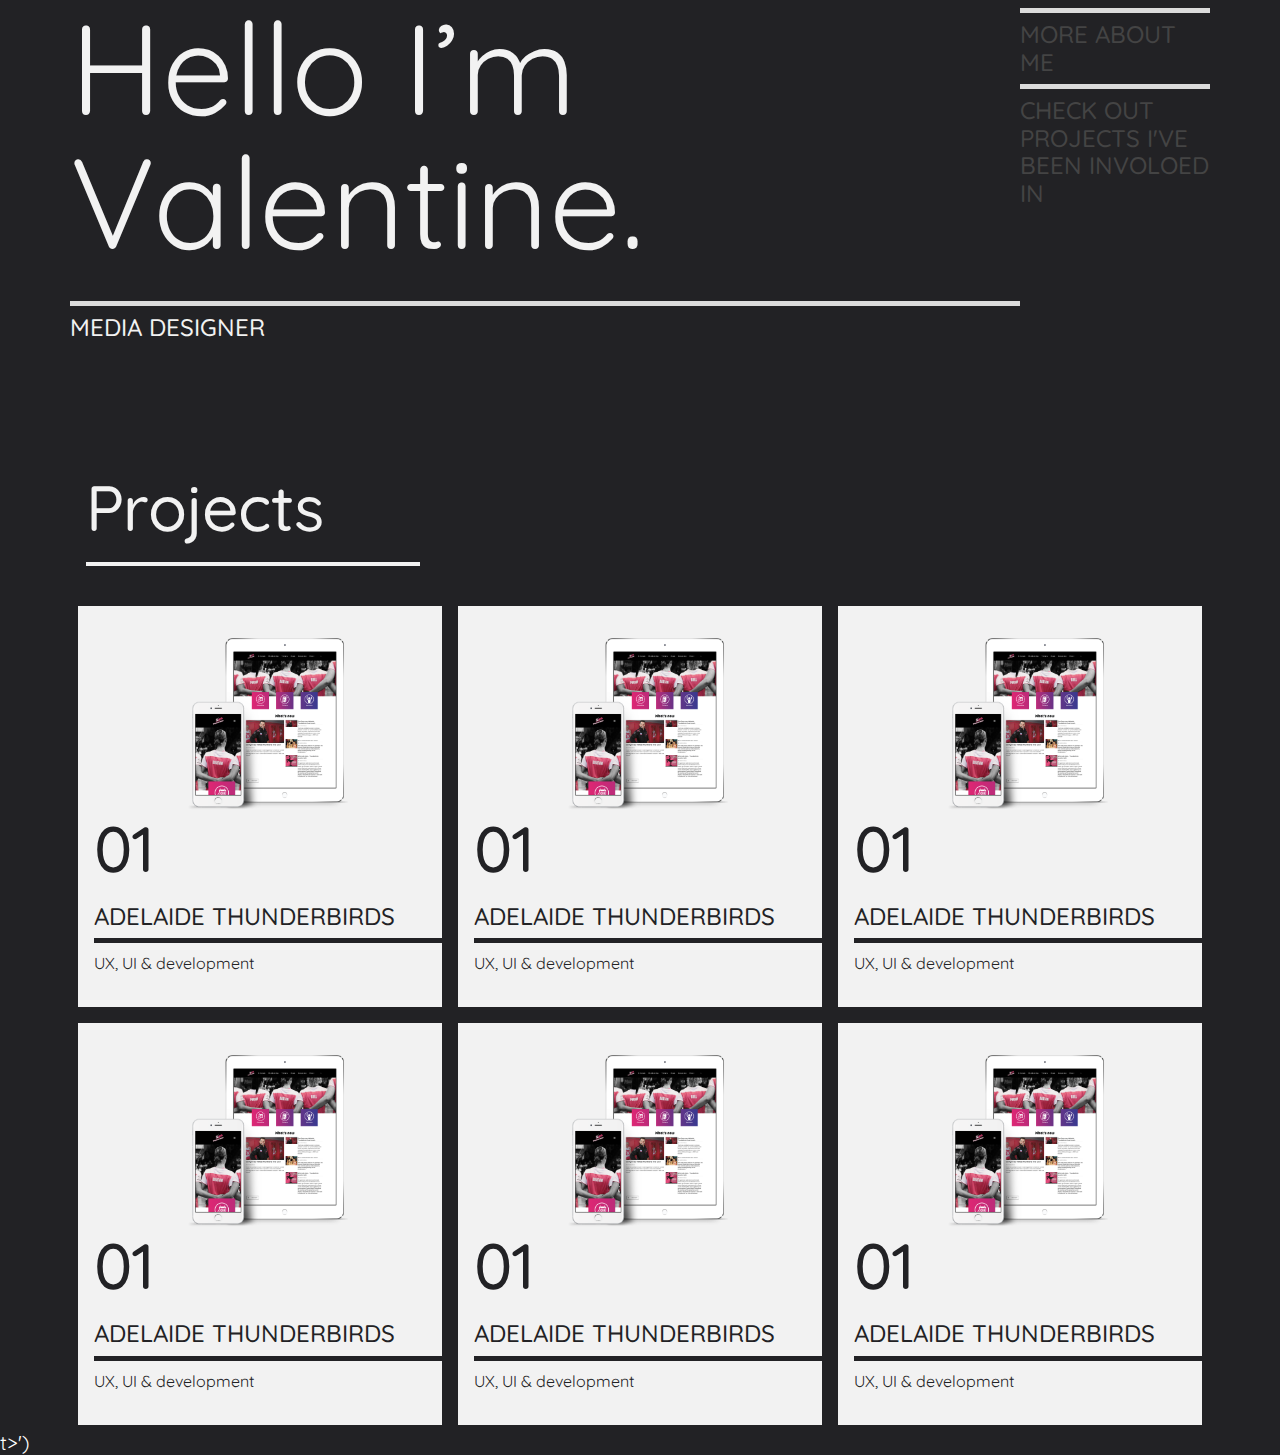
==== index.html @ 5f82e825 "initial commit" ====
<!DOCTYPE html>
<html lang="en">

  <head>
    <meta charset="utf-8">
    <meta http-equiv="x-ua-compatible" content="ie=edge">
    <title>ivo.</title>
    <meta name="description" content="IVO's creative Media portfolio">
    <meta name="viewport" content="width=device-width, initial-scale=1">

    <link href="assets/css/tent.css" rel="stylesheet">
    <link href="assets/css/animation.css" rel="stylesheet">
    <link href="assets/css/main.css" rel="stylesheet">

  </head>

  <body>
    <!-- <header class="flex double-space">
      <img src="assets/img/logo" alt="ivo">
      <nav>
        <ul class="flex">
          <li><a href="about-me.html">About me</a></li>
          <li><a href="#">My work</a></li>
          <li><a href="#">Contact</a></li>
        </ul>
      </nav>
    </header> -->
    <main class="content">
      <div class="container inverse">
        <div class="grid">
          <div class="grid__column--12">
            <div class="intro grid__column--12">
              <div class="hello">
                <h1>Hello I’m Valentine.</h1>
                <hr>
                <h4>Media Designer</h4>
              </div>
              <div class="nav grid__column--2">
                <a href="about-me.html">
                  <hr class="grid__column--12">
                  <h4> more about me</h4></a>
                <a href="#projects-start">
                  <hr class="grid__column--12">
                  <h4>check out projects i've been involoed in</h4></a>
              </div>
            </div>
            <div class="my-projects grid__column--4">

            </div>
          </div>
          <div class="page-title" id="projects-start">
            <h2>Projects</h2>
          </div>
          <div class="grid__column--12 projects double-space">
            <!-- My work card start -->
            <a href="#" class="grid__column--4">
              <div class="project-card">
                <div class="cover-art">
                  <img src="assets/img/projects-img/adelaide-thunderbirds/hero.png"> </div>
                <h2 class="single-space">
                01
              </h2>
                <h4>ADELAIDE THUNDERBIRDS</h4>
                <hr>
                <p>UX, UI & development</p>
              </div>
            </a>
            <!-- *********************************** -->
            <!-- My work card start -->
            <a href="#" class="grid__column--4">
              <div class="project-card">
                <div class="cover-art">
                  <img src="assets/img/projects-img/adelaide-thunderbirds/hero.png"> </div>
                <h2 class="single-space">
                01
              </h2>
                <h4>ADELAIDE THUNDERBIRDS</h4>
                <hr>
                <p>UX, UI & development</p>
              </div>
            </a>
            <!-- *********************************** -->
            <!-- My work card start -->
            <a href="#" class="grid__column--4">
              <div class="project-card">
                <div class="cover-art">
                  <img src="assets/img/projects-img/adelaide-thunderbirds/hero.png"> </div>
                <h2 class="single-space">
                01
              </h2>
                <h4>ADELAIDE THUNDERBIRDS</h4>
                <hr>
                <p>UX, UI & development</p>
              </div>
            </a>
            <!-- *********************************** -->
            <!-- My work card start -->
            <a href="#" class="grid__column--4">
              <div class="project-card">
                <div class="cover-art">
                  <img src="assets/img/projects-img/adelaide-thunderbirds/hero.png"> </div>
                <h2 class="single-space">
                01
              </h2>
                <h4>ADELAIDE THUNDERBIRDS</h4>
                <hr>
                <p>UX, UI & development</p>
              </div>
            </a>
            <!-- *********************************** -->
            <!-- My work card start -->
            <a href="#" class="grid__column--4">
              <div class="project-card">
                <div class="cover-art">
                  <img src="assets/img/projects-img/adelaide-thunderbirds/hero.png"> </div>
                <h2 class="single-space">
                01
              </h2>
                <h4>ADELAIDE THUNDERBIRDS</h4>
                <hr>
                <p>UX, UI & development</p>
              </div>
            </a>
            <!-- *********************************** -->
            <!-- My work card start -->
            <a href="#" class="grid__column--4">
              <div class="project-card">
                <div class="cover-art">
                  <img src="assets/img/projects-img/adelaide-thunderbirds/hero.png"> </div>
                <h2 class="single-space">
                01
              </h2>
                <h4>ADELAIDE THUNDERBIRDS</h4>
                <hr>
                <p>UX, UI & development</p>
              </div>
            </a>
            <!-- *********************************** -->
          </div>
        </div>
      </div>
    </main>
    <script>
      document.write('<script src="http://' + (location.host || 'localhost').split(':')[0] + ':35729/livereload.js?snipver=1"></' + 'script>')
    </script>
  </body>

</html>
t>')
</script>
</body>

</html>
---- assets/css/tent.css ----
/*!
 * Tent CSS
 * http://css.sitetent.com
 *
 * Copyright (c) 2017, Aaron Mazade
 * Licensed under the MIT license
 */
@import 'https://fonts.googleapis.com/css?family=Lato:900,400|Quicksand:500|Karla:400';
html {
  box-sizing: border-box;
  line-height: 1;
  font-size: 100%;
  -ms-text-size-adjust: 100%;
  -webkit-text-size-adjust: 100%;
  -webkit-font-smoothing: antialiased;
  -moz-osx-font-smoothing: grayscale;
}

*,
*:before,
*:after {
  box-sizing: inherit;
}

body {
  margin: 0;
  font-family: sans-serif;
}

iframe {
  border: 0;
}

main {
  display: block;
}

sup {
  position: relative;
  top: -.5em;
  vertical-align: baseline;
  font-size: 75%;
  line-height: 0;
}

strong {
  font-weight: bold;
}

figure {
  margin: 0;
}

::-moz-focus-inner {
  border: 0;
  padding: 0;
}

body {
  background-color: #FFFFFF;
  color: #444444;
  font-weight: 400;
  font-size: 1em;
  font-family: "Quicksand", -apple-system, BlinkMacSystemFont, "Segoe UI", Ubuntu, "Open Sans", "Helvetica Neue", sans-serif;
}

hr {
  display: block;
  margin: 0.5rem 0;
  height: 5px;
  border: none;
  background-color: #dbdbdb;
}

img {
  max-width: 100%;
  height: auto;
  border: 0;
  vertical-align: middle;
}

a {
  color: #0074D9;
  text-decoration: none;
}

a:hover, a:focus, a:active {
  color: #004b8d;
}

button {
  border: 0;
  margin: 0;
  padding: 0;
  text-align: inherit;
  text-transform: inherit;
  font: inherit;
  letter-spacing: inherit;
  background: none;
  cursor: pointer;
  overflow: visible;
}

blockquote {
  margin: 0 0 1rem;
  padding: 0 0 0 0.5rem;
  border-left: 4px solid #6E6E6E;
}

cite {
  font-style: italic;
}

code {
  font-family: "Lucida Console", Courier, monospace;
  font-size: inherit;
  color: #0074D9;
  background-color: #F2F2F2;
  padding: 0.125rem 0.25rem;
}

p {
  font-size: 16px;
  margin: 0 0 1.5rem;
  line-height: 1.5;

}

p:last-child {
  margin-bottom: 0;
}

h1,
h2,
h3,
h4,
h5,
h6 {
  display: block;
  margin: 0 0 2rem;
  color: #444444;
  font-weight: inherit;
  font-size: inherit;
  line-height: 1.25;
}

h1:last-child,
h2:last-child,
h3:last-child,
h4:last-child,
h5:last-child,
h6:last-child {
  margin-bottom: 0;
}

h1 {
  font-size: 128px;
}

h2 {
    font-size: 64px;
    font-weight: 500;
    line-height: 1.20;
    opacity: 1.00;
    letter-spacing: -0.72px;
    text-transform: none;
}

h3 {
  font-size: 32px;
  font-weight: 500;
  line-height: 1.15;
  opacity: 1.00;
  margin-bottom: 0px;
  letter-spacing: 0.00px;
  word-spacing: 0.00px;
  text-transform: uppercase;
}

h4 {
  font-size: 24px;
  font-weight: 500;
  line-height: 1.15;
  opacity: 1.00;
  margin-bottom: 0px;
  letter-spacing: 0.00px;
  word-spacing: 0.00px;
  text-transform: uppercase;
}

h5 {
  font-size: 1.125rem;
}

h6 {
  font-size: 1rem;
}

textarea {
  overflow: auto;
}

input[type="email"],
input[type="number"],
input[type="search"],
input[type="text"],
input[type="tel"],
input[type="url"],
input[type="password"],
textarea,
select {
  display: block;
  margin: 0 0 1.5rem;
  padding: 0.5rem 1rem;
  width: auto;
  border: 1px solid #E0E0E0;
  border-radius: 0;
  background-color: #FFFFFF;
  color: #A4A4A4;
  font-size: 1rem;
  font-family: inherit;
  -webkit-appearance: none;
     -moz-appearance: none;
          appearance: none;
}

input[type="email"]:focus,
input[type="number"]:focus,
input[type="search"]:focus,
input[type="text"]:focus,
input[type="tel"]:focus,
input[type="url"]:focus,
input[type="password"]:focus,
textarea:focus,
select:focus {
  border-color: #0074D9;
}

ul,
ol {
  margin: 0 0 1.5rem;
  padding: 0;
}

ul {
  list-style: circle inside;
}

ol {
  list-style: decimal inside;
}

li {
  display: list-item;
  margin-bottom: 0.5rem;
}

dl {
  margin-top: 0;
  margin-bottom: 0;
}

dd {
  margin-left: 0;
}

table {
  border-spacing: 0;
}

table td {
  padding: 0.5rem;
}

.container {
  display: flex;
  justify-content: start;
  flex-wrap: wrap;
  position: relative;
  margin: 0 auto;
  padding: 0;
  width: 100%;
}

@media (min-width: 36em) {
  .container {
    max-width: 33.75rem;
  }
}

@media (min-width: 48em) {
  .container {
    max-width: 45rem;
  }
}

@media (min-width: 62em) {
  .container {
    max-width: 71.25rem;
  }
}

.container--fluid {
  max-width: 100%;
}

.flex, .grid, .control--inline {
  display: -webkit-flex;
  display: -ms-flexbox;
  display: flex;
  -webkit-flex-direction: row;
      -ms-flex-direction: row;
          flex-direction: row;
}

.flex--stack, .grid--stack {
  -webkit-flex-direction: column;
      -ms-flex-direction: column;
          flex-direction: column;
}

.flex--top, .grid--top {
  -webkit-align-items: flex-start;
      -ms-flex-align: start;
          align-items: flex-start;
}

.flex--bottom, .grid--bottom {
  -webkit-align-items: flex-end;
      -ms-flex-align: end;
          align-items: flex-end;
}

.flex--center, .grid--center {
  -webkit-align-items: center;
      -ms-flex-align: center;
          align-items: center;
}

.flex--stretch, .grid--stretch {
  -webkit-align-items: stretch;
      -ms-flex-align: stretch;
          align-items: stretch;
}

.flex--baseline, .grid--baseline {
  -webkit-align-items: baseline;
      -ms-flex-align: baseline;
          align-items: baseline;
}

.flex--justify-center, .grid--justify-center {
  -webkit-justify-content: center;
      -ms-flex-pack: center;
          justify-content: center;
}

.flex--justify-start, .grid--justify-start {
  -webkit-justify-content: flex-start;
      -ms-flex-pack: start;
          justify-content: flex-start;
}

.flex--justify-end, .grid--justify-end {
  -webkit-justify-content: flex-end;
      -ms-flex-pack: end;
          justify-content: flex-end;
}

.flex__item, .grid__column {
  display: block;
  -webkit-flex: 1;
      -ms-flex: 1;
          flex: 1;
}

.flex__item--top, .grid__column--top {
  -webkit-align-self: flex-start;
      -ms-flex-item-align: start;
          align-self: flex-start;
}

.flex__item--bottom, .grid__column--bottom {
  -webkit-align-self: flex-end;
      -ms-flex-item-align: end;
          align-self: flex-end;
}

.flex__item--center, .grid__column--center {
  -webkit-align-self: center;
      -ms-flex-item-align: center;
              -ms-grid-row-align: center;
          align-self: center;
}

.flex-first {
  -webkit-order: -1;
      -ms-flex-order: -1;
          order: -1;
}

.flex-last {
  -webkit-order: 1;
      -ms-flex-order: 1;
          order: 1;
}

@media (min-width: 36em) {
  .flex-first--sm {
    -webkit-order: -1;
        -ms-flex-order: -1;
            order: -1;
  }
  .flex-last--sm {
    -webkit-order: 1;
        -ms-flex-order: 1;
            order: 1;
  }
}

@media (min-width: 48em) {
  .flex-first--md {
    -webkit-order: -1;
        -ms-flex-order: -1;
            order: -1;
  }
  .flex-last--md {
    -webkit-order: 1;
        -ms-flex-order: 1;
            order: 1;
  }
}

@media (min-width: 62em) {
  .flex-first--lg {
    -webkit-order: -1;
        -ms-flex-order: -1;
            order: -1;
  }
  .flex-last--lg {
    -webkit-order: 1;
        -ms-flex-order: 1;
            order: 1;
  }
}

@media (min-width: 75em) {
  .flex-first--xl {
    -webkit-order: -1;
        -ms-flex-order: -1;
            order: -1;
  }
  .flex-last--xl {
    -webkit-order: 1;
        -ms-flex-order: 1;
            order: 1;
  }
}

.grid {
  padding: 0;
  width: 100%;
  -webkit-flex-wrap: wrap;
      -ms-flex-wrap: wrap;
          flex-wrap: wrap;
  -webkit-flex-direction: row;
      -ms-flex-direction: row;
          flex-direction: row;
}

.grid--gutterless > .grid__column {
  padding: 0;
}

.grid__column {
  margin-left: 0;
  max-width: 100%;
  width: 100%;
  padding-left: 1rem;
  padding-right: 1rem;
}

.grid__column--1 {
  -webkit-flex: 0 0 8.33333%;
      -ms-flex: 0 0 8.33333%;
          flex: 0 0 8.33333%;
  max-width: 8.33333%;
}

.grid__column--2 {
  -webkit-flex: 0 0 16.66667%;
      -ms-flex: 0 0 16.66667%;
          flex: 0 0 16.66667%;
  max-width: 16.66667%;
}

.grid__column--3 {
  -webkit-flex: 0 0 25%;
      -ms-flex: 0 0 25%;
          flex: 0 0 25%;
  max-width: 25%;
}

.grid__column--4 {
  -webkit-flex: 0 0 33.33333%;
      -ms-flex: 0 0 33.33333%;
          flex: 0 0 33.33333%;
  max-width: 33.33333%;
}

.grid__column--5 {
  -webkit-flex: 0 0 41.66667%;
      -ms-flex: 0 0 41.66667%;
          flex: 0 0 41.66667%;
  max-width: 41.66667%;
}

.grid__column--6 {
  /*background: tomato;*/
  -webkit-flex: 0 0 50%;
      -ms-flex: 0 0 50%;
          flex: 0 0 50%;
  max-width: 50%;
}

.grid__column--7 {
  -webkit-flex: 0 0 58.33333%;
      -ms-flex: 0 0 58.33333%;
          flex: 0 0 58.33333%;
  max-width: 58.33333%;
}

.grid__column--8 {
  -webkit-flex: 0 0 66.66667%;
      -ms-flex: 0 0 66.66667%;
          flex: 0 0 66.66667%;
  max-width: 66.66667%;
}

.grid__column--9 {
  -webkit-flex: 0 0 75%;
      -ms-flex: 0 0 75%;
          flex: 0 0 75%;
  max-width: 75%;
}

.grid__column--10 {
  -webkit-flex: 0 0 83.33333%;
      -ms-flex: 0 0 83.33333%;
          flex: 0 0 83.33333%;
  max-width: 83.33333%;
}

.grid__column--11 {
  -webkit-flex: 0 0 91.66667%;
      -ms-flex: 0 0 91.66667%;
          flex: 0 0 91.66667%;
  max-width: 91.66667%;
}

.grid__column--12 {
  -webkit-flex: 0 0 100%;
      -ms-flex: 0 0 100%;
          flex: 0 0 100%;
  max-width: 100%;
}

@media (min-width: 36em) {
  .grid__column--1--sm {
    -webkit-flex: 0 0 8.33333%;
        -ms-flex: 0 0 8.33333%;
            flex: 0 0 8.33333%;
    max-width: 8.33333%;
  }
  .grid__column--2--sm {
    -webkit-flex: 0 0 16.66667%;
        -ms-flex: 0 0 16.66667%;
            flex: 0 0 16.66667%;
    max-width: 16.66667%;
  }
  .grid__column--3--sm {
    -webkit-flex: 0 0 25%;
        -ms-flex: 0 0 25%;
            flex: 0 0 25%;
    max-width: 25%;
  }
  .grid__column--4--sm {
    -webkit-flex: 0 0 33.33333%;
        -ms-flex: 0 0 33.33333%;
            flex: 0 0 33.33333%;
    max-width: 33.33333%;
  }
  .grid__column--5--sm {
    -webkit-flex: 0 0 41.66667%;
        -ms-flex: 0 0 41.66667%;
            flex: 0 0 41.66667%;
    max-width: 41.66667%;
  }
  .grid__column--6--sm {
    -webkit-flex: 0 0 50%;
        -ms-flex: 0 0 50%;
            flex: 0 0 50%;
    max-width: 50%;
  }
  .grid__column--7--sm {
    -webkit-flex: 0 0 58.33333%;
        -ms-flex: 0 0 58.33333%;
            flex: 0 0 58.33333%;
    max-width: 58.33333%;
  }
  .grid__column--8--sm {
    -webkit-flex: 0 0 66.66667%;
        -ms-flex: 0 0 66.66667%;
            flex: 0 0 66.66667%;
    max-width: 66.66667%;
  }
  .grid__column--9--sm {
    -webkit-flex: 0 0 75%;
        -ms-flex: 0 0 75%;
            flex: 0 0 75%;
    max-width: 75%;
  }
  .grid__column--10--sm {
    -webkit-flex: 0 0 83.33333%;
        -ms-flex: 0 0 83.33333%;
            flex: 0 0 83.33333%;
    max-width: 83.33333%;
  }
  .grid__column--11--sm {
    -webkit-flex: 0 0 91.66667%;
        -ms-flex: 0 0 91.66667%;
            flex: 0 0 91.66667%;
    max-width: 91.66667%;
  }
  .grid__column--12--sm {
    -webkit-flex: 0 0 100%;
        -ms-flex: 0 0 100%;
            flex: 0 0 100%;
    max-width: 100%;
  }
}

@media (min-width: 48em) {
  .grid__column--1--md {
    -webkit-flex: 0 0 8.33333%;
        -ms-flex: 0 0 8.33333%;
            flex: 0 0 8.33333%;
    max-width: 8.33333%;
  }
  .grid__column--2--md {
    -webkit-flex: 0 0 16.66667%;
        -ms-flex: 0 0 16.66667%;
            flex: 0 0 16.66667%;
    max-width: 16.66667%;
  }
  .grid__column--3--md {
    -webkit-flex: 0 0 25%;
        -ms-flex: 0 0 25%;
            flex: 0 0 25%;
    max-width: 25%;
  }
  .grid__column--4--md {
    -webkit-flex: 0 0 33.33333%;
        -ms-flex: 0 0 33.33333%;
            flex: 0 0 33.33333%;
    max-width: 33.33333%;
  }
  .grid__column--5--md {
    -webkit-flex: 0 0 41.66667%;
        -ms-flex: 0 0 41.66667%;
            flex: 0 0 41.66667%;
    max-width: 41.66667%;
  }
  .grid__column--6--md {
    -webkit-flex: 0 0 50%;
        -ms-flex: 0 0 50%;
            flex: 0 0 50%;
    max-width: 50%;
  }
  .grid__column--7--md {
    -webkit-flex: 0 0 58.33333%;
        -ms-flex: 0 0 58.33333%;
            flex: 0 0 58.33333%;
    max-width: 58.33333%;
  }
  .grid__column--8--md {
    -webkit-flex: 0 0 66.66667%;
        -ms-flex: 0 0 66.66667%;
            flex: 0 0 66.66667%;
    max-width: 66.66667%;
  }
  .grid__column--9--md {
    -webkit-flex: 0 0 75%;
        -ms-flex: 0 0 75%;
            flex: 0 0 75%;
    max-width: 75%;
  }
  .grid__column--10--md {
    -webkit-flex: 0 0 83.33333%;
        -ms-flex: 0 0 83.33333%;
            flex: 0 0 83.33333%;
    max-width: 83.33333%;
  }
  .grid__column--11--md {
    -webkit-flex: 0 0 91.66667%;
        -ms-flex: 0 0 91.66667%;
            flex: 0 0 91.66667%;
    max-width: 91.66667%;
  }
  .grid__column--12--md {
    -webkit-flex: 0 0 100%;
        -ms-flex: 0 0 100%;
            flex: 0 0 100%;
    max-width: 100%;
  }
}

@media (min-width: 62em) {
  .grid__column--1--lg {
    -webkit-flex: 0 0 8.33333%;
        -ms-flex: 0 0 8.33333%;
            flex: 0 0 8.33333%;
    max-width: 8.33333%;
  }
  .grid__column--2--lg {
    -webkit-flex: 0 0 16.66667%;
        -ms-flex: 0 0 16.66667%;
            flex: 0 0 16.66667%;
    max-width: 16.66667%;
  }
  .grid__column--3--lg {
    -webkit-flex: 0 0 25%;
        -ms-flex: 0 0 25%;
            flex: 0 0 25%;
    max-width: 25%;
  }
  .grid__column--4--lg {
    -webkit-flex: 0 0 33.33333%;
        -ms-flex: 0 0 33.33333%;
            flex: 0 0 33.33333%;
    max-width: 33.33333%;
  }
  .grid__column--5--lg {
    -webkit-flex: 0 0 41.66667%;
        -ms-flex: 0 0 41.66667%;
            flex: 0 0 41.66667%;
    max-width: 41.66667%;
  }
  .grid__column--6--lg {
    -webkit-flex: 0 0 50%;
        -ms-flex: 0 0 50%;
            flex: 0 0 50%;
    max-width: 50%;
  }
  .grid__column--7--lg {
    -webkit-flex: 0 0 58.33333%;
        -ms-flex: 0 0 58.33333%;
            flex: 0 0 58.33333%;
    max-width: 58.33333%;
  }
  .grid__column--8--lg {
    -webkit-flex: 0 0 66.66667%;
        -ms-flex: 0 0 66.66667%;
            flex: 0 0 66.66667%;
    max-width: 66.66667%;
  }
  .grid__column--9--lg {
    -webkit-flex: 0 0 75%;
        -ms-flex: 0 0 75%;
            flex: 0 0 75%;
    max-width: 75%;
  }
  .grid__column--10--lg {
    -webkit-flex: 0 0 83.33333%;
        -ms-flex: 0 0 83.33333%;
            flex: 0 0 83.33333%;
    max-width: 83.33333%;
  }
  .grid__column--11--lg {
    -webkit-flex: 0 0 91.66667%;
        -ms-flex: 0 0 91.66667%;
            flex: 0 0 91.66667%;
    max-width: 91.66667%;
  }
  .grid__column--12--lg {
    -webkit-flex: 0 0 100%;
        -ms-flex: 0 0 100%;
            flex: 0 0 100%;
    max-width: 100%;
  }
}

@media (min-width: 75em) {
  .grid__column--1--xl {
    -webkit-flex: 0 0 8.33333%;
        -ms-flex: 0 0 8.33333%;
            flex: 0 0 8.33333%;
    max-width: 8.33333%;
  }
  .grid__column--2--xl {
    -webkit-flex: 0 0 16.66667%;
        -ms-flex: 0 0 16.66667%;
            flex: 0 0 16.66667%;
    max-width: 16.66667%;
  }
  .grid__column--3--xl {
    -webkit-flex: 0 0 25%;
        -ms-flex: 0 0 25%;
            flex: 0 0 25%;
    max-width: 25%;
  }
  .grid__column--4--xl {
    -webkit-flex: 0 0 33.33333%;
        -ms-flex: 0 0 33.33333%;
            flex: 0 0 33.33333%;
    max-width: 33.33333%;
  }
  .grid__column--5--xl {
    -webkit-flex: 0 0 41.66667%;
        -ms-flex: 0 0 41.66667%;
            flex: 0 0 41.66667%;
    max-width: 41.66667%;
  }
  .grid__column--6--xl {
    -webkit-flex: 0 0 50%;
        -ms-flex: 0 0 50%;
            flex: 0 0 50%;
    max-width: 50%;
  }
  .grid__column--7--xl {
    -webkit-flex: 0 0 58.33333%;
        -ms-flex: 0 0 58.33333%;
            flex: 0 0 58.33333%;
    max-width: 58.33333%;
  }
  .grid__column--8--xl {
    -webkit-flex: 0 0 66.66667%;
        -ms-flex: 0 0 66.66667%;
            flex: 0 0 66.66667%;
    max-width: 66.66667%;
  }
  .grid__column--9--xl {
    -webkit-flex: 0 0 75%;
        -ms-flex: 0 0 75%;
            flex: 0 0 75%;
    max-width: 75%;
  }
  .grid__column--10--xl {
    -webkit-flex: 0 0 83.33333%;
        -ms-flex: 0 0 83.33333%;
            flex: 0 0 83.33333%;
    max-width: 83.33333%;
  }
  .grid__column--11--xl {
    -webkit-flex: 0 0 91.66667%;
        -ms-flex: 0 0 91.66667%;
            flex: 0 0 91.66667%;
    max-width: 91.66667%;
  }
  .grid__column--12--xl {
    -webkit-flex: 0 0 100%;
        -ms-flex: 0 0 100%;
            flex: 0 0 100%;
    max-width: 100%;
  }
}

@media (min-width: 36em) {
  .grid {
    width: 100%;
  }
  .grid__column {
    padding: 0 1rem;
  }
}

.list--unstyled, .list--inline {
  list-style-type: none;
  padding: 0;
}

.list--inline .list__item {
  display: inline-block;
}

.list--inline .list__item:not(:last-child) {
  padding-right: 25px;
}

.list--nulled,
.list--nulled .list__item {
  margin: 0;
}

.table--stripped .table__body .table__row:not(:nth-child(even)) .table__cell {
  background-color: #F2F2F2;
}

.title--xxxs,
.subtitle--xxxs {
  font-size: 0.625rem;
}

.title--xxs,
.subtitle--xxs {
  font-size: 0.75rem;
}

.title--xs,
.subtitle--xs {
  font-size: 0.875rem;
}

.title--sm,
.subtitle--sm {
  font-size: 1rem;
}

.title--md,
.subtitle--md {
  font-size: 1.125rem;
}

.title--lg,
.subtitle--lg {
  font-size: 1.25rem;
}

.title--xl,
.subtitle--xl {
  font-size: 2rem;
}

.title--xxl,
.subtitle--xxl {
  font-size: 2.5rem;
}

.title--xxxl,
.subtitle--xxxl {
  font-size: 3rem;
}

.title {
  font-weight: 700;
}

.subtitle {
  font-weight: 100;
}

.title,
.subtitle {
  word-break: break-word;
}

.title:not(:last-child),
.subtitle:not(:last-child) {
  margin-bottom: 1rem;
}

.title-set .title {
  margin: 0;
}

.title-set .title + .subtitle {
  margin-top: 0;
}

.lead {
  font-weight: 300;
  font-size: 16px;
  line-height: 1.6;
}

.button {
  display: inline-block;
  margin-bottom: 0.5rem;
  padding: 0.5rem 2.5rem;
  border: 2px solid #6E6E6E;
  border-radius: 0;
  background-color: #6E6E6E;
  color: #FFFFFF;
  text-decoration: none;
  text-transform: uppercase;
  font-size: inherit;
  transition: all 1s ease;
}

.button.button--primary:hover, .button.button--primary:focus, .button.button--primary:active {
  border-color: #00305a;
  background-color: #0059a6;
  color: #FFFFFF;
}

.button.button--secondary:hover, .button.button--secondary:focus, .button.button--secondary:active {
  border-color: #193e2d;
  background-color: #2e7555;
  color: #FFFFFF;
}

.button.button--tertiary:hover, .button.button--tertiary:focus, .button.button--tertiary:active {
  border-color: #b60a00;
  background-color: #ff1103;
  color: #FFFFFF;
}

.button--xxxs {
  padding: 0.5rem 1rem;
  font-size: 0.625rem;
}

.button--xxs {
  padding: 0.5rem 2rem;
  font-size: 0.625rem;
}

.button--xs {
  padding: 0.5rem 1.5rem;
  font-size: 0.75rem;
}

.button--sm {
  padding: 0.5rem 2.5rem;
  font-size: 0.875rem;
}

.button--md {
  padding: 0.5rem 2.5rem;
  font-size: 0.875rem;
}

.button--lg {
  padding: 1rem 3rem;
  font-size: 1.125rem;
}

.button--xl {
  padding: 1rem 3.5rem;
  font-size: 1.25rem;
}

.button--xxl {
  padding: 1rem 4rem;
  font-size: 1.25rem;
}

.button--xxxl {
  padding: 1rem 4.5rem;
  font-size: 1.25rem;
}

.button--block {
  width: 100%;
  text-align: center;
}

.button--filled:hover, .button--filled:focus, .button--filled:active {
  border-color: #2e2e2e;
  background-color: #555555;
  color: #FFFFFF;
}

.button--filled.button--primary {
  border-color: #0074D9;
  background-color: #0074D9;
  color: #FFFFFF;
}

.button--filled.button--secondary {
  border-color: #3D9970;
  background-color: #3D9970;
  color: #FFFFFF;
}

.button--filled.button--tertiary {
  border-color: #FF4136;
  background-color: #FF4136;
  color: #FFFFFF;
}

.button--outlined {
  background-color: transparent;
  color: #6E6E6E;
}

.button--outlined:hover, .button--outlined:focus, .button--outlined:active {
  border-color: #2e2e2e;
  background-color: #555555;
  color: #FFFFFF;
}

.button--outlined.button--primary {
  border-color: #0074D9;
  color: #0074D9;
}

.button--outlined.button--secondary {
  border-color: #3D9970;
  color: #3D9970;
}

.button--outlined.button--tertiary {
  border-color: #FF4136;
  color: #FF4136;
}

.button--clear {
  border-color: transparent;
  background-color: transparent;
  color: #6E6E6E;
}

.button--clear:hover, .button--clear:focus, .button--clear:active {
  border-bottom: 2px solid #6E6E6E;
  color: #6E6E6E;
}

.card {
  display: -webkit-flex;
  display: -ms-flexbox;
  display: flex;
  -webkit-flex-direction: column;
      -ms-flex-direction: column;
          flex-direction: column;
  overflow: hidden;
  margin-bottom: 1rem;
  border: 1px solid #E0E0E0;
  border-radius: 0;
  background: #FFFFFF;
  color: #444444;
}

.card > :last-child {
  margin-bottom: 0;
}

.card__image {
  margin: 0 auto;
  max-width: 100%;
}

.card__content {
  padding: 1rem;
  -webkit-flex: 1 0 auto;
      -ms-flex: 1 0 auto;
          flex: 1 0 auto;
}

.card__content > :last-child {
  margin-bottom: 0;
}

.card--filled {
  background-color: #444444;
}

.card--filled.card--primary {
  background-color: #0074D9;
}

.card--filled.card--secondary {
  background-color: #3D9970;
}

.card--filled.card--tertiary {
  background-color: #FF4136;
}

.card--outlined {
  border: 2px solid transparent;
}

.card--outlined.card--primary {
  border-color: #0074D9;
}

.card--outlined.card--secondary {
  border-color: #3D9970;
}

.card--outlined.card--tertiary {
  border-color: #FF4136;
}

.card--raised {
  box-shadow: 0 0.2rem 0.4rem 0 rgba(0, 0, 0, 0.04), 0 0.2rem 1rem 0 rgba(0, 0, 0, 0.1);
}

.card--clear,
.card--feature {
  border: 0;
}

.card--clear {
  background: transparent;
}

.control__label {
  display: block;
  margin: 0 0 0 0 0.5rem;
  font-weight: 600;
}

.control--radio .control__label,
.control--checkbox .control__label {
  font-weight: 400;
}

.control--inline {
  -webkit-flex-direction: column;
      -ms-flex-direction: column;
          flex-direction: column;
}

.control--inline .control__label:not(:first-child) {
  margin-left: 0;
}

@media (min-width: 36em) {
  .control--inline {
    -webkit-flex-direction: row;
        -ms-flex-direction: row;
            flex-direction: row;
  }
  .control--inline .control__label:not(:first-child) {
    margin-left: 0.5rem;
  }
}

.control--block,
.control--block .control__input,
.control--block .control__textarea,
.control--block .control__select {
  width: 100%;
}

.control--select {
  display: inline-block;
  vertical-align: top;
  position: relative;
  margin: 0 0 1.5rem;
}

.control--select:after {
  content: "";
  border: 1px solid #0074D9;
  border-right: 0;
  border-top: 0;
  display: block;
  position: absolute;
  height: 0.5rem;
  pointer-events: none;
  -webkit-transform: rotate(-45deg);
      -ms-transform: rotate(-45deg);
          transform: rotate(-45deg);
  width: 0.5rem;
  margin-top: -0.375em;
  right: 1.125em;
  top: 50%;
  z-index: 4;
}

.control__select {
  padding-right: 2.5rem;
  margin: 0;
}

.control__textarea--sm {
  min-height: 5rem;
}

.control__textarea--md {
  min-height: 8.75rem;
}

.control__textarea--lg {
  min-height: 12.5rem;
}

.color-primary {
  color: #0074D9;
}

.color-secondary {
  color: #3D9970;
}

.color-tertiary {
  color: #FF4136;
}

.color-light {
  color: #E0E0E0;
}

.color-lighter {
  color: #F2F2F2;
}

.color-lightest {
  color: #FFFFFF;
}

.color-medium {
  color: #A4A4A4;
}

.color-dark {
  color: #6E6E6E;
}

.color-darker {
  color: #444444;
}

.color-darkest {
  color: #111111;
}

.bg-color-primary {
  background-color: #0074D9;
}

.bg-color-secondary {
  background-color: #3D9970;
}

.bg-color-tertiary {
  background-color: #FF4136;
}

.bg-color-light {
  background-color: #E0E0E0;
}

.bg-color-lighter {
  background-color: #F2F2F2;
}

.bg-color-lightest {
  background-color: #FFFFFF;
}

.bg-color-medium {
  background-color: #A4A4A4;
}

.bg-color-dark {
  background-color: #6E6E6E;
}

.bg-color-darker {
  background-color: #444444;
}

.bg-color-darkest {
  background-color: #111111;
}

.inverse {
  color: #F2F2F2;
}

.inverse h1,
.inverse h2,
.inverse h3,
.inverse h4,
.inverse h5,
.inverse h6 {
  color: #F2F2F2;
}

.display-block {
  display: block;
}

.display-flex {
  display: -webkit-flex;
  display: -ms-flexbox;
  display: flex;
}

.display-inline-block {
  display: inline-block;
}

.display-inline {
  display: inline;
}

.display-none {
  display: none;
}

.display-table {
  display: table;
}

.padding-xxxs {
  padding: 0.5rem;
}

.padding-xxs {
  padding: 1rem;
}

.padding-xs {
  padding: 1.5rem;
}

.padding-sm {
  padding: 2rem;
}

.padding-md {
  padding: 2.5rem;
}

.padding-lg {
  padding: 3rem;
}

.padding-xl {
  padding: 3.5rem;
}

.padding-xxl {
  padding: 4rem;
}

.padding-xxxl {
  padding: 4.5rem;
}

.padding-y {
  padding-left: 0;
  padding-right: 0;
}

.padding-x {
  padding-top: 0;
  padding-bottom: 0;
}

.padding-nulled {
  padding: 0;
}

.margin-xxxs {
  margin: 0.5rem;
}

.margin-xxs {
  margin: 1rem;
}

.margin-xs {
  margin: 1.5rem;
}

.margin-sm {
  margin: 2rem;
}

.margin-md {
  margin: 2.5rem;
}

.margin-lg {
  margin: 3rem;
}

.margin-xl {
  margin: 3.5rem;
}

.margin-xxl {
  margin: 4rem;
}

.margin-xxxl {
  margin: 4.5rem;
}

.margin-y {
  margin-left: 0;
  margin-right: 0;
}

.margin-x {
  margin-top: 0;
  margin-bottom: 0;
}

.margin-nulled {
  margin: 0;
}

.height-full {
  height: 100%;
}

.type-italic {
  font-style: italic;
}

.type-bold {
  font-weight: 700;
}

.type-black {
  font-weight: 900;
}

.type-small {
  font-size: 0.7em;
}

.type-caps {
  font-variant: small-caps;
}

.type-uppercase {
  text-transform: uppercase;
}

.type-justify {
  text-align: justify;
}

.type-left {
  text-align: left;
}

.type-right {
  text-align: right;
}

.type-center {
  text-align: center;
}
---- assets/css/animation.css ----
/*
Written by : Pavel
Contribute by: Amzad Hossain & Miraz Hossain
Find me at: https://bd.linkedin.com/in/bdpavel
Email: hello@cssanimation.io
Released: 2016
Current Version: 1.0.1
Amount of Animation: 260
Description: "cssanimation.io - A CSS Animation Library for Developers and Ninjas"
Library Size: 76 kB
Copyright (c) 2016 cssanimation.io
License: cssanimation.io is licensed under the MIT license. http://opensource.org/licenses/MIT
*/

.cssanimation {
    animation-duration: 1s;
    animation-fill-mode: both;
}
.cssanimation span {
    animation-duration: 1s;
    animation-fill-mode: both;
    display: inline-block;
}
.infinite { animation-iteration-count: infinite !important }

/*--------------------------------------------------------------
 Striking
--------------------------------------------------------------*/
.hu___hu___ { animation-name: hu___hu__; animation-iteration-count: infinite; animation-duration: 2s; animation-timing-function: linear; }
@keyframes hu___hu__ {
    from, to { transform: translateY(30px) }
    50% { transform: translateY(0px) }
}
.snake span{ animation-name: snake; animation-iteration-count: infinite; animation-duration: 1.5s }
@keyframes snake {
    from, to { transform: translateY(0px) }
    50% { transform: translateY(30px) }
}
.effect3d { animation-name: effect3d }
@keyframes effect3d {
    to { text-shadow: 0 1px 0 #ccc, 0 2px 0 #c9c9c9, 0 3px 0 #bbb, 0 4px 0 #b9b9b9, 0 5px 0 #aaa, 0 6px 1px rgba(0, 0, 0, .1), 0 0 5px rgba(0, 0, 0, .1), 0 1px 3px rgba(0, 0, 0, .3), 0 3px 5px rgba(0, 0, 0, .2), 0 5px 10px rgba(0, 0, 0, .25), 0 10px 10px rgba(0, 0, 0, .2), 0 20px 20px rgba(0, 0, 0, .15) }
}
.rainDrop span { animation-name: rainDrop; animation-iteration-count: infinite }
@keyframes rainDrop {
    0%, 25%, 55%, 75%, 87%, 97%, 100% { transform: scaleX(1.0) }
    26%, 56%, 76% { transform: scaleX(1.3) scaleY(0.8) }
    31%, 61%, 81% { transform: scaleX(0.8) scaleY(1.2) }
    76%, 88% { transform: scaleX(1.2) }
    98% { transform: scaleX(1.1) }
}
.pepe { animation-name: pepe; animation-iteration-count: infinite }
@keyframes pepe {
    from, 33%, 66%, to { transform: rotate(4deg); }
    16%, 50%, 83%  { transform: rotate(-4deg);}
}
.waterWave span { animation-name: waterWave; animation-duration: .2s; animation-timing-function: linear; animation-iteration-count: infinite; }
@keyframes waterWave {
    50% { transform: skewY(1deg) skewX(-1deg) scale(1.06) }
}
.lightning { animation-name: lightning; animation-iteration-count: infinite; }
@keyframes lightning {
    from, 40%, 80%, to { opacity: 1 }
    20%, 60% { opacity: 0 }
}
.joltZoom span { animation-name: joltZoom }
@keyframes joltZoom {
    10% { font-size: 140% }
    40% {
        font-size: 80%;
        animation-timing-function: ease-out;
    }
    100% { font-size: 100% }
}
.typing {
    width: 473px;
    overflow: hidden;
    display: inline-flex;
    border-right: 2px solid #7E2EA0;
    animation: typing 2s steps(11, end), cursor .25s steps(11, end) infinite;
}
@keyframes typing {
    from { width: 0 }
}
@keyframes cursor {
    50% { border-color: transparent }
}
.electricity { animation-name: electricity; animation-iteration-count: infinite; }
@keyframes electricity {
    from, 37%, 67%, 85%, 93%{ transform: translateY(30px) }
    4%, 64%, 88% { transform: translateY(10px) }
    8%, 24%, 32%, 44% { transform: translateY(5px) }
    12%, 52%, 60%, 20% { transform: translateY(10px) }
    16%, 40% { transform: translateY(5px) }
    28%, 56% { transform: translateY(10px) }
    48%, 72%, 80%, 96% { transform: translateY(30px) }
    76% , to{ transform: translateY(40px) }
}
.wipe {
    width: 473px;
    overflow: hidden;
    margin: 0 auto;
    display: inline-flex;
    animation-name: wipe;
}
@keyframes wipe {
    to { width: 0 }
}
.open {
    width: 75%;
    margin: 0 auto;
    overflow: hidden;
    display: inline-flex;
    animation-name: open;
}
@keyframes open {
    from { width: 0 }
}
.shapeRise span { animation-name: shapeRise }
@keyframes shapeRise {
    50% {
        transform: scale(1.8);
        letter-spacing: 26px
    }
}
.leBeat span{ animation-name: leBeat; animation-iteration-count: infinite; }
@keyframes leBeat {
    14%, 42% { transform: scale(1.3) }
    28%, 70% { transform: scale(1) }
}

/*--------------------------------------------------------------
Letter Fade in
--------------------------------------------------------------*/
.leFadeIn span { animation-name: leFadeIn }
@keyframes leFadeIn {
    from { opacity: 0 }
    to { opacity: 1 }
}
.leFadeInLeft span { animation-name: leFadeInLeft }
@keyframes leFadeInLeft {
    from {
        opacity: 0;
        transform: translateX(-60px);
    }
    to { opacity: 1 }
}
.leFadeInRight span { animation-name: leFadeInRight }
@keyframes leFadeInRight {
    from {
        opacity: 0;
        transform: translateX(60px);
    }
    to { opacity: 1 }
}
.leFadeInTop span { animation-name: leFadeInTop }
@keyframes leFadeInTop {
    from {
        opacity: 0;
        transform: translateY(-100%);
    }
    to { opacity: 1 }
}
.leFadeInBottom span { animation-name: leFadeInBottom }
@keyframes leFadeInBottom {
    from {
        opacity: 0;
        transform: translateY(100%);
    }
    to { opacity: 1 }
}

/*--------------------------------------------------------------
 Letter Fade Out
--------------------------------------------------------------*/
.leFadeOut span { animation-name: leFadeOut }
@keyframes leFadeOut {
    to { opacity: 0 }
}
.leFadeOutLeft span { animation-name: leFadeOutLeft }
@keyframes leFadeOutLeft {
    from { opacity: 1 }
    to {
        opacity: 0;
        transform: translateX(-60px);
    }
}
.leFadeOutRight span { animation-name: leFadeOutRight }
@keyframes leFadeOutRight {
    from { opacity: 1 }
    to {
        opacity: 0;
        transform: translateX(60px);
    }
}
.leFadeOutTop span { animation-name: leFadeOutTop }
@keyframes leFadeOutTop {
    from { opacity: 1 }
    to {
        opacity: 0;
        transform: translateY(-100%);
    }
}
.leFadeOutBottom span { animation-name: leFadeOutBottom }
@keyframes leFadeOutBottom {
    from { opacity: 1 }
    to {
        opacity: 0;
        transform: translateY(100%);
    }
}

/*--------------------------------------------------------------
 Letter Skate
--------------------------------------------------------------*/
.skateX span {  animation-name: scaleX; animation-iteration-count: infinite; }
@keyframes scaleX {
    50% { transform: scaleX(0.4) }
}
.skateY span { animation-name: scaleY; animation-iteration-count: infinite; }
@keyframes scaleY {
    50% { transform: scaleY(0.4) }
}
.skateXY span { animation-name: scaleXY; animation-iteration-count: infinite; animation-duration: 1.5s; }
@keyframes scaleXY {
    25% { transform: scale3d(1, 0.4, 0) }
    50% { transform: scale3d(0.4, 0.4, 1) }
    75% { transform: scale3d(0.4, 1, 1) }
}

/*--------------------------------------------------------------
 Letter Scale
--------------------------------------------------------------*/
.scaleXIn span { animation-name: scaleXIn }
@keyframes scaleXIn {
    from {
        transform: perspective(400px) rotateX(90deg);
        opacity: 0;
    }
    50% { opacity: 1 }
}
.scaleXOut span { animation-name: scaleXOut }
@keyframes scaleXOut {
    to {
        transform: perspective(400px) rotateX(90deg);
        opacity: 0;
    }
    from { opacity: 1 }
}
.scaleYIn span { animation-name: scaleYIn }
@keyframes scaleYIn {
    from {
        transform: perspective(400px) rotateY(90deg);
        opacity: 0;
    }
    50% { opacity: 1 }
}
.scaleYOut span { animation-name: scaleYOut }
@keyframes scaleYOut {
    to {
        transform: perspective(400px) rotateY(90deg);
        opacity: 0;
    }
    from { opacity: 1 }
}

/*--------------------------------------------------------------
 Letter Jump
--------------------------------------------------------------*/
.leJump span { animation-name: leJump; animation-iteration-count: infinite }
@keyframes leJump {
    to { transform: translateY(-20px) }
}

/*--------------------------------------------------------------
 Letter Fly
--------------------------------------------------------------*/
.aboundTop span { animation-name: aboundTop }
@keyframes aboundTop {
    50% {
        transform: translateY(-100px);
        animation-timing-function: ease-in;
    }
}
.aboundBottom span { animation-name: aboundBottom }
@keyframes aboundBottom {
    50% {
        transform: translateY(100px);
        animation-timing-function: ease-in;
    }
}
.aboundLeft span { animation-name: aboundLeft }
@keyframes aboundLeft {
    50% {
        transform: translateX(-100px);
        animation-timing-function: ease-in;
    }
}
.aboundRight span { animation-name: aboundRight }
@keyframes aboundRight {
    50% {
        transform: translateX(100px);
        animation-timing-function: ease-in;
    }
}

/*--------------------------------------------------------------
 Letter Fly In
--------------------------------------------------------------*/
.flyInTop span { animation-name: flyInTop }
@keyframes flyInTop {
    0% { transform: translate(0px, -800px) }
    50% { transform: translate(10px, 40px) }
}
.flyInLeft span { animation-name: flyInLeft }
@keyframes flyInLeft {
    0% {
        transform: translate(-40px, 0px);
        opacity: 0;
    }
    50% { transform: translate(40px, 0px) }
}
.flyInRight span { animation-name: flyInRight }
@keyframes flyInRight {
    0% {
        transform: translate(40px, 0px);
        opacity: 0;
    }
    50% { transform: translate(-40px, 0px) }
}
.flyInBottom span { animation-name: flyInBottom }
@keyframes flyInBottom {
    0% { transform: translate(0px, 800px) }
    50% { transform: translate(10px, -40px) }
}

/*--------------------------------------------------------------
 Letter Fly Out
--------------------------------------------------------------*/
.flyOutTop span { animation-name: flyOutTop }
@keyframes flyOutTop {
    50% { transform: translate(0px, 40px) }
    to { transform: translate(0px, -800px) }
}
.flyOutLeft span { animation-name: flyOutLeft }
@keyframes flyOutLeft {
    50% { transform: translate(40px, 0px) }
    to { transform: translate(-1200px, 0px) }
}
.flyOutRight span { animation-name: flyOutRight }
@keyframes flyOutRight {
    50% { transform: translate(-40px, 0px) }
    to { transform: translate(1200px, 0px) }
}
.flyOutBottom span { animation-name: flyOutBottom }
@keyframes flyOutBottom {
    50% { transform: translate(0px, -40px) }
    to { transform: translate(0px, 800px) }
}

/*--------------------------------------------------------------
 Letter Door Open & Close
--------------------------------------------------------------*/
.leDoorCloseLeft span{ animation-name: leDoorCloseLeft }
@keyframes leDoorCloseLeft {
    from, to {
        transform: perspective(400px);
        transform-origin: left
    }
    from {
        transform: rotateY(90deg);
        opacity: 0;
    }
    to { opacity: 1 }

}
.leDoorOpenRight span{ animation-name: leDoorOpenRight }
@keyframes leDoorOpenRight {
    from, to {
        transform: perspective(400px);
        transform-origin: left
    }
    to {
        transform: rotateY(90deg);
        opacity: 0;
    }
}
.leDoorCloseRight span{ animation-name: leDoorCloseRight }
@keyframes leDoorCloseRight {
    from, to {
        transform: perspective(400px);
        transform-origin: right
    }
    from {
        transform: rotateY(-90deg);
        opacity: 0;
    }
    to { opacity: 1 }
}
.leDoorOpenLeft span{ animation-name: leDoorOpenLeft }
@keyframes leDoorOpenLeft {
    from, to {
        transform: perspective(400px);
        transform-origin: right
    }
    to {
        transform: rotateY(-90deg);
        opacity: 0;
    }
}

/*--------------------------------------------------------------
 Letter Hang And Drop
--------------------------------------------------------------*/
.leHangAndDropLeft span{ animation-name: leHangAndDropLeft }
@keyframes leHangAndDropLeft {
    from {transform-origin: left;}
    50% {
        transform: rotate(100deg);
        transform-origin: left;
    }
    60% {
        transform: rotate(90deg);
        transform-origin: left;
    }
    to {
        transform: translateY(800px) rotate(70deg);
        transform-origin: left;
    }
}
.leHangAndDropRight span{ animation-name: leHangAndDropRight }
@keyframes leHangAndDropRight {
    from { transform-origin: right }
    50% {
        transform: rotate(-100deg);
        transform-origin: right;
    }
    60% {
        transform: rotate(-90deg);
        transform-origin: right;
    }
    to {
        transform: translateY(800px) rotate(-70deg);
        transform-origin: right;
    }
}

/*--------------------------------------------------------------
 Letter Shake
--------------------------------------------------------------*/
.lePulseShake span{ animation-name: lePulseShake; animation-iteration-count: infinite }
@keyframes lePulseShake {
    90% { transform: scale(1) }
    92% { transform: scale(1.2) }
    96% { transform: scale(1, 1) }
    98% { transform: scale(1.1) }
}
.leHorizontalShake span{ animation-name: leHorizontalShake; animation-iteration-count: infinite }
@keyframes leHorizontalShake {
    3%, 12%, 21%, 30%, 39%, 48%, 57%, 65%, 74%, 83%, 92% { transform: translateX(5px) }
    6%, 15%, 24%, 33%, 42%, 51%, 60%, 68%, 77%, 86%, 95% { transform: translateX(3px) }
    9%, 18%, 27%, 36%, 45%, 54%, 63%, 71%, 80%, 89%, 98% { transform: translateX(-5px) }
}
.leVerticalShake span{ animation-name: leVerticalShake; animation-iteration-count: infinite }
@keyframes leVerticalShake {
    3%, 12%, 21%, 30%, 39%, 48%, 57%, 65%, 74%, 83%, 92% { transform: translateY(5px) }
    6%, 15%, 24%, 33%, 42%, 51%, 60%, 68%, 77%, 86%, 95% { transform: translateY(3px) }
    9%, 18%, 27%, 36%, 45%, 54%, 63%, 71%, 80%, 89%, 98% { transform: translateY(-5px) }
}
.leMadMax span{ animation-name: leMadMax; animation-iteration-count: infinite }
@keyframes leMadMax {
    3%, 12%, 21%, 30%, 39%, 48%, 57%, 65%, 74%, 83%, 92% { transform: translateY(5px) scale(1.1) }
    6%, 15%, 24%, 33%, 42%, 51%, 60%, 68%, 77%, 86%, 95% { transform: translateY(3px) scale(.8) }
    9%, 18%, 27%, 36%, 45%, 54%, 63%, 71%, 80%, 89%, 98% { transform: translateY(-5px) scale(1.1) }
}
.leHorizontalTremble span{ animation-name: leHorizontalTremble; animation-iteration-count: infinite }
@keyframes leHorizontalTremble {
    3%, 21%, 39%, 57%, 74%, 92% { transform: translateX(5px) }
    6%, 24%, 42%, 60%, 77%, 95% { transform: translateX(3px) }
    9%, 27%, 45%, 63%, 80%, 98% { transform: translateX(-5px) }
}
.leVerticalTremble span{ animation-name: leVerticalTremble; animation-iteration-count: infinite }
@keyframes leVerticalTremble {
    3%, 21%, 39%, 57%, 74%, 92% { transform: translateY(5px) }
    6%, 24%, 42%, 60%, 77%, 95% { transform: translateY(3px) }
    9%, 27%, 45%, 63%, 80%, 98% { transform: translateY(-5px) }
}
.leCrazyCool span{ animation-name: leCrazyCool; animation-iteration-count: infinite }
@keyframes leCrazyCool {
    3%, 21%, 39%, 57%, 74%, 92% { transform: translateY(5px) scale(1.1) }
    6%, 24%, 42%, 60%, 77%, 95% { transform: translateY(3px) scale(.8) }
    9%, 27%, 45%, 63%, 80%, 98% { transform: translateY(-5px) scale(1.1) }
}
.leVibration span{ animation: leVibration .1s linear infinite }
@keyframes leVibration {
    50% { transform: skewY(1deg) skewX(-1deg) scale(1.06) }
}

/*--------------------------------------------------------------
 Letter Push Release
--------------------------------------------------------------*/
.lePushReleaseFrom span{ animation-name: lePushReleaseFrom }
@keyframes lePushReleaseFrom {
    from {
        transform: scale(3, 3);
        opacity: 0;
    }
    50% { transform: scale(.5, .5) }
}
.lePushReleaseFromLeft span{ animation-name: lePushReleaseFromLeft }
@keyframes lePushReleaseFromLeft {
    from {
        transform: translateX(-100%);
        opacity: 0
    }
    30% { transform: translateX(100px) }
}
.lePushReleaseFromTop span{ animation-name: lePushReleaseFromTop }
@keyframes lePushReleaseFromTop {
    from {
        transform: translateY(-100%);
        opacity: 0;
    }
    30% { transform: translateY(100px) }
}
.lePushReleaseFromBottom span{ animation-name: lePushReleaseFromBottom }
@keyframes lePushReleaseFromBottom {
    from {
        transform: translateY(100%);
        opacity: 0;
    }
    30% { transform: translateY(-100px) }
}
.lePushReleaseTo span{ animation-name: lePushReleaseTo }
@keyframes lePushReleaseTo {
    30% { transform: scale(.5, .5) }
    to {
        transform: scale(5, 5);
        opacity: 0;
    }

}
.lePushReleaseToTop span{ animation-name: lePushReleaseToTop }
@keyframes lePushReleaseToTop {
    30% { transform: translateY(100px) }
    to { transform: translateY(-100%); opacity: 0}
}
.lePushReleaseToBottom span{ animation-name: lePushReleaseToBottom }
@keyframes lePushReleaseToBottom {
    30% { transform: translateY(-100px) }
    to { transform: translateY(100%); opacity: 0 }
}

/*--------------------------------------------------------------
 Letter Flip
--------------------------------------------------------------*/
.leFlipIn span { animation-name: leFlipX }
@keyframes leFlipX {
    from {
        transform: perspective(600px);
        opacity: 0
    }
    30% {
        transform: perspective(600px) rotateX(180deg);
        transform-origin: 0 0;
        animation-timing-function: ease-out;
    }
    to {transform: perspective(600px) }
}
.leFlipOut span { animation-name: leFlipOut }
@keyframes leFlipOut {
    to {
        transform: perspective(600px);
        opacity: 0
    }
    70% {
        transform: perspective(600px) rotateX(180deg);
        transform-origin: 0 0;
        animation-timing-function: ease-out;
    }
    to {transform: perspective(600px) }
}

/*--------------------------------------------------------------
 Letter Elevate
--------------------------------------------------------------*/
.leElevateLeft span{ animation-name: leElevateLeft }
@keyframes leElevateLeft {
    from {
        transform: translateY(100%) rotate(-20deg);
        transform-origin: right;
        opacity: 0;
    }
    40% {
        transform: rotate(20deg);
        transform-origin: right;
    }
    65% {
        transform: rotate(0deg);
        transform-origin: right;
    }
}
.leElevateRight span{ animation-name: leElevateRight }
@keyframes leElevateRight {
    from {
        transform: translateY(100%) rotate(20deg);
        transform-origin: left;
        opacity: 0;
    }
    40% {
        transform: rotate(-20deg);
        transform-origin: left;
    }
    65% {
        transform: rotate(0deg);
        transform-origin: left;
    }
}

/*--------------------------------------------------------------
 Letter Roll From
--------------------------------------------------------------*/
.leRollFromLeft span{ animation-name: leRollFromLeft }
@keyframes leRollFromLeft {
    from { transform: translateX(-60px) perspective(600px) rotateY(180deg); opacity: 0 }
}
.leRollFromRight span{ animation-name: leRollFromRight }
@keyframes leRollFromRight {
    from { transform: translateX(60px) perspective(600px) rotateY(-180deg); opacity: 0 }
}
.leRollFromTop span{ animation-name: leRollFromTop }
@keyframes leRollFromTop {
    from { transform: translateY(-60px) perspective(600px) rotateX(180deg); opacity: 0 }
}
.leRollFromBottom span{ animation-name: leRollFromBottom }
@keyframes leRollFromBottom {
    from { transform: translateY(60px) perspective(600px) rotateX(-180deg); opacity: 0 }
}

/*--------------------------------------------------------------
 Letter Roll To
--------------------------------------------------------------*/
.leRollToLeft span{ animation-name: leRollToLeft }
@keyframes leRollToLeft {
    to { transform: translateX(-60px) perspective(600px) rotateY(180deg); opacity: 0 }
}
.leRollToRight span{ animation-name: leRollToRight }
@keyframes leRollToRight {
    to { transform: translateX(60px) perspective(600px) rotateY(-180deg);  opacity: 0}
}
.leRollToTop span{ animation-name: leRollToTop }
@keyframes leRollToTop {
    to { transform: translateY(-60px) perspective(600px) rotateX(180deg);  opacity: 0}
}
.leRollToBottom span{ animation-name: leRollToBottom }
@keyframes leRollToBottom {
    to { transform: translateY(60px) perspective(600px) rotateX(-180deg);  opacity: 0}
}

/*--------------------------------------------------------------
 Letter Rotation
--------------------------------------------------------------*/
.leRotationXIn span{ animation-name: leRotationXIn }
@keyframes leRotationXIn {
    from {
        transform: perspective(600px) translate3d(0, -60px, -2000px) rotateX(75deg);
        opacity: 0;
    }
    5% { transform: perspective(600px) translate3d(0, -60px, -1500px) rotateX(75deg) }
}
.leRotationXOut span{ animation-name: leRotationXOut }
@keyframes leRotationXOut {
    95% { transform: perspective(600px) translate3d(0, -60px, -1500px) rotateX(75deg) }
    to {
        transform: perspective(600px) translate3d(0, -60px, -2000px) rotateX(75deg);
        opacity: 0;
    }
}
.leRotationYIn span{ animation-name: leRotationYIn }
@keyframes leRotationYIn {
    from {
        transform: perspective(600px) translate3d(0, -60px, -2000px) rotateY(75deg);
        opacity: 0;
    }
    5% { transform: perspective(600px) translate3d(0, -60px, -1500px) rotateY(75deg); }
}
.leRotationYOut span{ animation-name: leRotationYOut }
@keyframes leRotationYOut {
    95% { transform: perspective(600px) translate3d(0, -60px, -1500px) rotateY(75deg) }
    to {
        transform: perspective(600px) translate3d(0, -60px, -2000px) rotateY(75deg);
        opacity: 0;
    }
}

/*--------------------------------------------------------------
 Letter Rotate
--------------------------------------------------------------*/
.leRotateIn span { animation-name: leRotateIn }
@keyframes leRotateIn {
    from {
        transform: rotate(-180deg);
        opacity: 0;
    }
    to { opacity: 1 }
}
.leRotateOut span { animation-name: leRotateOut }
@keyframes leRotateOut {
    from { opacity: 1 }
    to {
        transform: rotate(180deg);
        opacity: 0;
    }
}
.leRotateInLeft span { animation-name: leRotateInLeft }
@keyframes leRotateInLeft {
    from {
        transform: rotate(-180deg) translateX(150px);
        opacity: 0;
    }
    to { opacity: 1 }
}
.leRotateOutLeft span { animation-name: leRotateOutLeft }
@keyframes leRotateOutLeft {
    from { opacity: 1 }
    to {
        transform: rotate(180deg) translateX(150px);
        opacity: 0;
    }
}
.leRotateInRight span { animation-name: leRotateInRight }
@keyframes leRotateInRight {
    from {
        transform: rotate(-180deg) translateX(-150px);
        opacity: 0;
    }
    to { opacity: 1 }
}
.leRotateOutRight span { animation-name: leRotateOutRight }
@keyframes leRotateOutRight {
    from { opacity: 1 }
    to {
        transform: rotate(180deg) translateX(-150px);
        opacity: 0;
    }
}

/*--------------------------------------------------------------
 Letter Spin
--------------------------------------------------------------*/
.leSpinInLeft span{ animation-name: leSpinInLeft }
@keyframes leSpinInLeft {
    from, to { transform-origin: left bottom }
    from {
        transform: rotate(90deg);
        opacity: 0;
    }
}
.leSpinInRight span{ animation-name: leSpinInRight }
@keyframes leSpinInRight {
    from, to { transform-origin: right bottom }
    from {
        transform: rotate(-90deg);
        opacity: 0;
    }
}
.leSpinOutLeft span{ animation-name: leSpinOutLeft }
@keyframes leSpinOutLeft {
    from, to { transform-origin: left bottom }
    to {
        transform: rotate(90deg);
        opacity: 0;
    }
}
.leSpinOutRight span{ animation-name: leSpinOutRight }
@keyframes leSpinOutRight {
    from, to { transform-origin: right bottom }
    to {
        transform: rotate(-90deg);
        opacity: 0;
    }
}

/*--------------------------------------------------------------
 Letter Blur In
--------------------------------------------------------------*/
.leBlurInRight span {  animation-name: leBlurInRight }
@keyframes leBlurInRight {
    from {
        transform: scaleX(0.2) translateX(100px);
        text-shadow: 0 0 10px rgba(167, 81, 203, 0.6), 0 0 30px rgba(167, 81, 203, 0.4), 0 0 50px rgba(167, 81, 203, 0.3), 0 0 180px rgba(167, 81, 203, 0.3);
        color: transparent;
        opacity: 0;
    }
    20% {
        text-shadow: 0 0 10px rgba(167, 81, 203, 0.6), 0 0 30px rgba(167, 81, 203, 0.4), 0 0 50px rgba(167, 81, 203, 0.3), 0 0 180px rgba(167, 81, 203, 0.3);
        color: transparent;
    }
}
.leBlurInLeft span {  animation-name: leBlurInLeft }
@keyframes leBlurInLeft {
    from {
        transform: scaleX(0.2) translateX(-100px);
        text-shadow: 0 0 10px rgba(167, 81, 203, 0.6), 0 0 30px rgba(167, 81, 203, 0.4), 0 0 50px rgba(167, 81, 203, 0.3), 0 0 180px rgba(167, 81, 203, 0.3);
        color: transparent;
        opacity: 0;
    }
    20% {
        text-shadow: 0 0 10px rgba(167, 81, 203, 0.6), 0 0 30px rgba(167, 81, 203, 0.4), 0 0 50px rgba(167, 81, 203, 0.3), 0 0 180px rgba(167, 81, 203, 0.3);
        color: transparent;
    }
}
.leBlurInTop span {  animation-name: leBlurInTop }
@keyframes leBlurInTop {
    from {
        transform: scaleY(0.2) translateY(-100px);
        text-shadow: 0 0 10px rgba(167, 81, 203, 0.6), 0 0 30px rgba(167, 81, 203, 0.4), 0 0 50px rgba(167, 81, 203, 0.3), 0 0 180px rgba(167, 81, 203, 0.3);
        color: transparent;
        opacity: 0;
    }
    20% {
        text-shadow: 0 0 10px rgba(167, 81, 203, 0.6), 0 0 30px rgba(167, 81, 203, 0.4), 0 0 50px rgba(167, 81, 203, 0.3), 0 0 180px rgba(167, 81, 203, 0.3);
        color: transparent;
    }
}
.leBlurInBottom span { animation-name: leBlurInBottom }
@keyframes leBlurInBottom {
    from {
        transform: scaleY(0.2) translateY(100px);
        text-shadow: 0 0 10px rgba(167, 81, 203, 0.6), 0 0 30px rgba(167, 81, 203, 0.4), 0 0 50px rgba(167, 81, 203, 0.3), 0 0 180px rgba(167, 81, 203, 0.3);
        color: transparent;
        opacity: 0;
    }
    20% {
        text-shadow: 0 0 10px rgba(167, 81, 203, 0.6), 0 0 30px rgba(167, 81, 203, 0.4), 0 0 50px rgba(167, 81, 203, 0.3), 0 0 180px rgba(167, 81, 203, 0.3);
        color: transparent;
    }
}

/*--------------------------------------------------------------
 Letter Blur Out
--------------------------------------------------------------*/
.leBlurOutRight span { animation-name: leBlurOutRight }
@keyframes leBlurOutRight {
    20% {
        text-shadow: 0 0 10px rgba(167, 81, 203, 0.6), 0 0 30px rgba(167, 81, 203, 0.4), 0 0 50px rgba(167, 81, 203, 0.3), 0 0 180px rgba(167, 81, 203, 0.3);
        color: transparent;
    }
    to {
        transform: scaleX(0.2) translateX(100px);
        text-shadow: 0 0 10px rgba(167, 81, 203, 0.6), 0 0 30px rgba(167, 81, 203, 0.4), 0 0 50px rgba(167, 81, 203, 0.3), 0 0 180px rgba(167, 81, 203, 0.3);
        color: transparent;
        opacity: 0;
    }
}
.leBlurOutLeft span { animation-name: leBlurOutLeft }
@keyframes leBlurOutLeft {
    20% {
        text-shadow: 0 0 10px rgba(167, 81, 203, 0.6), 0 0 30px rgba(167, 81, 203, 0.4), 0 0 50px rgba(167, 81, 203, 0.3), 0 0 180px rgba(167, 81, 203, 0.3);
        color: transparent;
    }
    to {
        transform: scaleX(0.2) translateX(-100px);
        text-shadow: 0 0 10px rgba(167, 81, 203, 0.6), 0 0 30px rgba(167, 81, 203, 0.4), 0 0 50px rgba(167, 81, 203, 0.3), 0 0 180px rgba(167, 81, 203, 0.3);
        color: transparent;
        opacity: 0;
    }
}
.leBlurOutTop span { animation-name: leBlurOutTop }
@keyframes leBlurOutTop {
    20% {
        text-shadow: 0 0 10px rgba(167, 81, 203, 0.6), 0 0 30px rgba(167, 81, 203, 0.4), 0 0 50px rgba(167, 81, 203, 0.3), 0 0 180px rgba(167, 81, 203, 0.3);
        color: transparent;
    }
    to {
        transform: scaleY(0.2) translateY(-100px);
        text-shadow: 0 0 10px rgba(167, 81, 203, 0.6), 0 0 30px rgba(167, 81, 203, 0.4), 0 0 50px rgba(167, 81, 203, 0.3), 0 0 180px rgba(167, 81, 203, 0.3);
        color: transparent;
        opacity: 0;
    }
}
.leBlurOutBottom span { animation-name: leBlurOutBottom }
@keyframes leBlurOutBottom {
    20% {
        text-shadow: 0 0 10px rgba(167, 81, 203, 0.6), 0 0 30px rgba(167, 81, 203, 0.4), 0 0 50px rgba(167, 81, 203, 0.3), 0 0 180px rgba(167, 81, 203, 0.3);
        color: transparent;
    }
    to {
        transform: scaleY(0.2) translateY(100px);
        text-shadow: 0 0 10px rgba(167, 81, 203, 0.6), 0 0 30px rgba(167, 81, 203, 0.4), 0 0 50px rgba(167, 81, 203, 0.3), 0 0 180px rgba(167, 81, 203, 0.3);
        color: transparent;
        opacity: 0;
    }
}

/*--------------------------------------------------------------
 Letter Pop Up
--------------------------------------------------------------*/
.lePopUp span { animation-name: lePopUp }
@keyframes lePopUp {
    50% { transform: scale(1.5) }
}
.lePopUpLeft span { animation-name: lePopUpLeft }
@keyframes lePopUpLeft {
    50% {
        transform: translateX(-50px) scale(1.5);
        animation-timing-function: ease-in;
    }
}
.lePopUpRight span { animation-name: lePopUpRight }
@keyframes lePopUpRight {
    50% {
        transform: translateX(50px) scale(1.5);
        animation-timing-function: ease-in;
    }
}

/*--------------------------------------------------------------
 Letter Pop Out
--------------------------------------------------------------*/
.lePopOut span { animation-name: lePopOut }
@keyframes lePopOut {
    50% { transform: scale(.5) }
}
.lePopOutLeft span { animation-name: lePopOutLeft }
@keyframes lePopOutLeft {
    50% {
        transform: translateX(-50px) scale(.5);
        animation-timing-function: ease-in;
    }
}
.lePopOutRight span { animation-name: lePopOutRight }
@keyframes lePopOutRight {
    50% {
        transform: translateX(50px) scale(.5);
        animation-timing-function: ease-in;
    }
}

/*--------------------------------------------------------------
 Letter Bouncing
--------------------------------------------------------------*/
.leBounceFromTop span{ animation-name: leBounceFromTop }
@keyframes leBounceFromTop {
    0%, 25%, 55%, 85%, 100% {
        animation-timing-function: ease-out;
        transform: translate3d(0, 0, 0);
    }
    41%, 44% {
        animation-timing-function: ease-in;
        transform: translate3d(0, -80px, 0) scale3d(1, 1.2, 1);
    }
    70% {
        animation-timing-function: ease-in;
        transform: translate3d(0, -20px, 0);
    }
    90% { transform: translate3d(0, -4px, 0) }
}
.leBounceFromDown span{ animation-name: leBounceFromDown }
@keyframes leBounceFromDown {
    0%, 25%, 55%, 85%, 100% {
        animation-timing-function: ease-out;
        transform: translate3d(0, 0, 0);
    }
    41%, 44% {
        animation-timing-function: ease-in;
        transform: translate3d(0, 80px, 0) scale3d(1, 1.2, 1);
    }
    70% {
        animation-timing-function: ease-in;
        transform: translate3d(0, 20px, 0);
    }
    90% { transform: translate3d(0, 4px, 0) }
}
.leBounceY span{ animation-name: leBounceY }
@keyframes leBounceY {
    0%, 25%, 55%, 85%, 100% {
        animation-timing-function: ease-out;
        transform: scale3d(1, 1, 1);
    }
    41%, 44% {
        animation-timing-function: ease-in;
        transform: scale3d(1, 2, 1);
    }
    70% {
        animation-timing-function: ease-in;
        transform: scale3d(1, 1.5, 1);
    }
    90% { transform: scale3d(1, 1.1, 1) }
}
.leBounceZoomIn span{ animation-name: leBounceZoomIn }
@keyframes leBounceZoomIn {
    0%, 25%, 55%, 85%, 100% {
        animation-timing-function: ease-out;
        transform: scale(1);
    }
    41%, 44% {
        animation-timing-function: ease-in;
        transform: scale(1.7);
    }
    70% {
        animation-timing-function: ease-in;
        transform: scale(1.9);
    }
    90% { transform: scale(1.1) }
}
.leBounceZoomOut span{ animation-name: leBounceZoomOut }
@keyframes leBounceZoomOut {
    0%, 25%, 55%, 85%, 100% {
        animation-timing-function: ease-out;
        transform: scale(1);
    }
    41%, 44% {
        animation-timing-function: ease-in;
        transform: scale(.5);
    }
    70% {
        animation-timing-function: ease-in;
        transform: scale(.7);
    }
    90% { transform: scale(.9) }
}

/*--------------------------------------------------------------
 Letter Perspective
--------------------------------------------------------------*/
.lePerspectiveOutTop span{ animation-name: lePerspectiveOutTop; transform: perspective(500px); transform-style: preserve-3d }
@keyframes lePerspectiveOutTop {
    50% { opacity: 1;}
    to {
        transform: perspective(500px) rotateX(90deg) translateY(-50px) translateZ(50px);
        opacity: 0;
    }
}
.lePerspectiveOutBottom span{ animation-name: lePerspectiveOutBottom; transform: perspective(500px); transform-style: preserve-3d }
@keyframes lePerspectiveOutBottom {
    50% { opacity: 1;}
    to {
        transform: perspective(500px) rotateX(90deg) translateY(50px) translateZ(-50px);
        opacity: 0;
    }
}

/*--------------------------------------------------------------
 Letter Zoom In
--------------------------------------------------------------*/
.leZoomIn span { animation-name: leZoomIn }
@keyframes leZoomIn {
    from {
        transform: scale(10);
        opacity: 0;
    }
}
.leZoomInLeft span{ animation-name: leZoomInLeft }
@keyframes leZoomInLeft {
    from {
        transform: scale(10) translateX(-150%);
        opacity: 0;
    }
}
.leZoomInRight span{ animation-name: leZoomInRight }
@keyframes leZoomInRight {
    from {
        transform: scale(10) translateX(150%);
        opacity: 0;
    }
}
.leZoomInTop span { animation-name: LetterZoomInTop }
@keyframes LetterZoomInTop {
    from {
        transform: scale(10) translateY(-50%);
        opacity: 0;
    }
}
.leZoomInBottom span { animation-name: leZoomInBottom  }
@keyframes leZoomInBottom  {
    from {
        transform: scale(10) translateY(50%);
        opacity: 0;
    }
}

/*--------------------------------------------------------------
 Letter Zoom Out
--------------------------------------------------------------*/
.leZoomOut span{ animation-name: leZoomOut }
@keyframes leZoomOut {
    to {
        transform: scale(10);
        opacity: 0;
    }
}
.leZoomOutLeft span{ animation-name: leZoomOutLeft }
@keyframes leZoomOutLeft {
    to {
        transform: scale(10) translateX(-150%);
        opacity: 0;
    }
}
.leZoomOutRight span{ animation-name: leZoomOutRight }
@keyframes leZoomOutRight {
    to {
        transform: scale(10) translateX(150%);
        opacity: 0;
    }
}
.leZoomOutTop span{ animation-name: leZoomOutTop }
@keyframes leZoomOutTop {
    to {
        transform: scale(10) translateY(-50%);
        opacity: 0;
    }
}
.leZoomOutBottom span{ animation-name: leZoomOutBottom }
@keyframes leZoomOutBottom {
    to {
        transform: scale(10) translateY(50%);
        opacity: 0;
    }
}

/*--------------------------------------------------------------
 Letter Dance In
--------------------------------------------------------------*/
.leDanceInTop span { animation-name: leDanceInTop; transform-origin: top }
@keyframes leDanceInTop {
    from { opacity: 0 }
    16% { transform: skew(-14deg) }
    33% { transform: skew(12deg) }
    49% { transform: skew(-8deg) }
    66% { transform: skew(6deg) }
    83% { transform: skew(-4deg) }
}
.leDanceInMiddle span { animation-name: leDanceInMiddle }
@keyframes leDanceInMiddle {
    from { opacity: 0 }
    16% { transform: skew(-14deg) }
    33% { transform: skew(12deg) }
    49% { transform: skew(-8deg) }
    66% { transform: skew(6deg) }
    83% { transform: skew(-4deg) }
}
.leDanceInBottom span { animation-name: leDanceInBottom; transform-origin: bottom }
@keyframes leDanceInBottom {
    from { opacity: 0 }
    16% { transform: skew(-14deg) }
    33% { transform: skew(12deg) }
    49% { transform: skew(-8deg) }
    66% { transform: skew(6deg) }
    83% { transform: skew(-4deg) }
}

/*--------------------------------------------------------------
 Letter Dance Out
--------------------------------------------------------------*/
.leDanceOutTop span { animation-name: leDanceOutTop; transform-origin: top }
@keyframes leDanceOutTop {
    16% { transform: skew(-14deg) }
    33% { transform: skew(12deg) }
    49% { transform: skew(-8deg) }
    66% { transform: skew(6deg) }
    83% { transform: skew(-4deg) }
    to { opacity: 0 }
}
.leDanceOutMiddle span { animation-name: leDanceOutMiddle }
@keyframes leDanceOutMiddle {
    16% { transform: skew(-14deg) }
    33% { transform: skew(12deg) }
    49% { transform: skew(-8deg) }
    66% { transform: skew(6deg) }
    83% { transform: skew(-4deg) }
    to { opacity: 0 }
}
.leDanceOutBottom span { animation-name: leDanceOutBottom; transform-origin: bottom }
@keyframes leDanceOutBottom {
    16% { transform: skew(-14deg) }
    33% { transform: skew(12deg) }
    49% { transform: skew(-8deg) }
    66% { transform: skew(6deg) }
    83% { transform: skew(-4deg) }
    to { opacity: 0 }
}

/*--------------------------------------------------------------
 Fade in
--------------------------------------------------------------*/
.fadeIn { animation-name: fadeIn }
@keyframes fadeIn {
    from { opacity: 0 }
    to { opacity: 1 }
}
.fadeInLeft { animation-name: fadeInLeft }
@keyframes fadeInLeft {
    from {
        opacity: 0;
        transform: translateX(-100%);
    }
    to { opacity: 1 }
}
.fadeInRight { animation-name: fadeInRight }
@keyframes fadeInRight {
    from {
        opacity: 0;
        transform: translateX(100%);
    }
    to { opacity: 1 }
}
.fadeInTop { animation-name: fadeInTop }
@keyframes fadeInTop {
    from {
        opacity: 0;
        transform: translateY(-100%);
    }
    to { opacity: 1 }
}
.fadeInBottom { animation-name: fadeInBottom }
@keyframes fadeInBottom {
    from {
        opacity: 0;
        transform: translateY(100%);
    }
    to { opacity: 1 }
}

/*--------------------------------------------------------------
 Fade Out
--------------------------------------------------------------*/
.fadeOut { animation-name: fadeOut }
@keyframes fadeOut {
    to { opacity: 0 }
}
.fadeOutLeft { animation-name: fadeOutLeft }
@keyframes fadeOutLeft {
    from { opacity: 1 }
    to {
        opacity: 0;
        transform: translateX(-100%);
    }
}
.fadeOutRight { animation-name: fadeOutRight }
@keyframes fadeOutRight {
    from { opacity: 1 }
    to {
        opacity: 0;
        transform: translateX(100%);
    }
}
.fadeOutTop { animation-name: fadeOutTop }
@keyframes fadeOutTop {
    from { opacity: 1 }
    to {
        opacity: 0;
        transform: translateY(-100%);
    }
}
.fadeOutBottom { animation-name: fadeOutBottom }
@keyframes fadeOutBottom {
    from { opacity: 1 }
    to {
        opacity: 0;
        transform: translateY(100%);
    }
}

/*--------------------------------------------------------------
 Move From
--------------------------------------------------------------*/
.moveFromLeft { animation-name: moveFromLeft }
@keyframes moveFromLeft {
    from { transform: translateX(-100%) }
}
.moveFromRight { animation-name: moveFromRight }
@keyframes moveFromRight {
    from { transform: translateX(100%) }
}
.moveFromTop { animation-name: moveFromTop }
@keyframes moveFromTop {
    from { transform: translateY(-100%) }
}
.moveFromBottom { animation-name: moveFromBottom }
@keyframes moveFromBottom {
    from { transform: translateY(100%) }
}

/*--------------------------------------------------------------
 Move To
--------------------------------------------------------------*/
.moveToLeft { animation-name: moveToLeft }
@keyframes moveToLeft {
    to { transform: translateX(-100%) }
}
.moveToRight { animation-name: moveToRight }
@keyframes moveToRight {
    to { transform: translateX(100%) }
}
.moveToTop { animation-name: moveToTop }
@keyframes moveToTop {
    to { transform: translateY(-100%) }
}
.moveToBottom { animation-name: moveToBottom }
@keyframes moveToBottom {
    to { transform: translateY(100%) }
}

/*--------------------------------------------------------------
 Door
--------------------------------------------------------------*/
.doorCloseFromLeft { animation-name: doorCloseFromLeft }
@keyframes doorCloseFromLeft {
    from, to { transform-origin: left }
    from {
        transform: perspective(400px) rotateY(90deg);
        opacity: 0;
    }
    50% { opacity: 1 }
}
.doorOpenFromRight { animation-name: doorOpenFromRight }
@keyframes doorOpenFromRight {
    from, to { transform-origin: left }
    to {
        transform: perspective(400px) rotateY(90deg);
        opacity: 0;
    }
}
.doorCloseFromRight { animation-name: doorCloseFromRight }
@keyframes doorCloseFromRight {
    from, to { transform-origin: right }
    from {
        transform: perspective(400px) rotateY(-90deg);
        opacity: 0;
    }
    50% { opacity: 1 }
}
.doorOpenFromLeft { animation-name: doorOpenFromLeft }
@keyframes doorOpenFromLeft {
    from, to { transform-origin: right }
    to {
        transform: perspective(400px) rotateY(-90deg);
        opacity: 0;
    }
}

/*--------------------------------------------------------------
 Heartbeat
--------------------------------------------------------------*/
.heartbeat { animation-name: heartbeat; animation-iteration-count: infinite; animation-duration: .5s }
@keyframes heartbeat {
    35%, 65% { transform: scale(1.2) }
}

.heartbeat2 { animation-name: heartbeat2; animation-iteration-count: infinite; }
@keyframes heartbeat2 {
    14%, 42% { transform: scale(1.3) }
    28%, 70% { transform: scale(1) }
}

/*--------------------------------------------------------------
 Hang On
--------------------------------------------------------------*/
.hangOnLeft { animation-name: hangOnLeft }
@keyframes hangOnLeft {
    from {transform-origin: left;}
    40% {
        transform: rotate(100deg);
        transform-origin: left;
    }
    55% {
        transform: rotate(80deg);
        transform-origin: left;
    }
    70% {
        transform: rotate(95deg);
        transform-origin: left;
    }
    85% {
        transform: rotate(85deg);
        transform-origin: left;
    }
    100% {
        transform: rotate(90deg);
        transform-origin: left;
    }
}
.hangOnRight { animation-name: hangOnRight }
@keyframes hangOnRight {
    from {transform-origin: right;}
    40% {
        transform: rotate(-100deg);
        transform-origin: right;
    }
    55% {
        transform: rotate(-80deg);
        transform-origin: right;
    }
    70% {
        transform: rotate(-95deg);
        transform-origin: right;
    }
    85% {
        transform: rotate(-85deg);
        transform-origin: right;
    }
    100% {
        transform: rotate(-90deg);
        transform-origin: right;
    }
}


/*--------------------------------------------------------------
 Hang And Drop
--------------------------------------------------------------*/
.hangAndDropLeft { animation-name: hangAndDropLeft }
@keyframes hangAndDropLeft {
    from {transform-origin: left;}
    50% {
        transform: rotate(100deg);
        transform-origin: left;
    }
    60% {
        transform: rotate(90deg);
        transform-origin: left;
    }
    to {
        transform: translateY(300px) rotate(70deg);
        transform-origin: left;
    }
}
.hangAndDropRight { animation-name: hangAndDropRight }
@keyframes hangAndDropRight {
    from {transform-origin: right;}
    50% {
        transform: rotate(-100deg);
        transform-origin: right;
    }
    60% {
        transform: rotate(-90deg);
        transform-origin: right;
    }
    to {
        transform: translateY(300px) rotate(-70deg);
        transform-origin: right;
    }
}

/*--------------------------------------------------------------
 Shake
--------------------------------------------------------------*/
.pulseShake { animation-name: pulseShake; animation-iteration-count: infinite }
@keyframes pulseShake {
    90% { transform: scale(1) }
    92% { transform: scale(1.2) }
    96% { transform: scale(1, 1) }
    98% { transform: scale(1.1) }
}
.horizontalShake { animation-name: horizontalShake; animation-iteration-count: infinite }
@keyframes horizontalShake {
    3%, 12%, 21%, 30%, 39%, 48%, 57%, 65%, 74%, 83%, 92% { transform: translateX(5px) }
    6%, 15%, 24%, 33%, 42%, 51%, 60%, 68%, 77%, 86%, 95% { transform: translateX(3px) }
    9%, 18%, 27%, 36%, 45%, 54%, 63%, 71%, 80%, 89%, 98% { transform: translateX(-5px) }
}
.verticalShake { animation-name: verticalShake; animation-iteration-count: infinite }
@keyframes verticalShake {
    3%, 12%, 21%, 30%, 39%, 48%, 57%, 65%, 74%, 83%, 92% { transform: translateY(5px) }
    6%, 15%, 24%, 33%, 42%, 51%, 60%, 68%, 77%, 86%, 95% { transform: translateY(3px) }
    9%, 18%, 27%, 36%, 45%, 54%, 63%, 71%, 80%, 89%, 98% { transform: translateY(-5px) }
}
.madMax { animation-name: madMax; animation-iteration-count: infinite }
@keyframes madMax {
    3%, 12%, 21%, 30%, 39%, 48%, 57%, 65%, 74%, 83%, 92% { transform: translateY(5px) scale(1.1) }
    6%, 15%, 24%, 33%, 42%, 51%, 60%, 68%, 77%, 86%, 95% { transform: translateY(3px) scale(.8) }
    9%, 18%, 27%, 36%, 45%, 54%, 63%, 71%, 80%, 89%, 98% { transform: translateY(-5px) scale(1.1) }
}
.coolHorizontalShake { animation-name: coolHorizontalShake; animation-iteration-count: infinite }
@keyframes coolHorizontalShake {
    3%, 21%, 39%, 57%, 74%, 92% { transform: translateX(5px) }
    6%, 24%, 42%, 60%, 77%, 95% { transform: translateX(3px) }
    9%, 27%, 45%, 63%, 80%, 98% { transform: translateX(-5px) }
}
.coolVerticalShake { animation-name: coolVerticalShake; animation-iteration-count: infinite }
@keyframes coolVerticalShake {
    3%, 21%, 39%, 57%, 74%, 92% { transform: translateY(5px) }
    6%, 24%, 42%, 60%, 77%, 95% { transform: translateY(3px) }
    9%, 27%, 45%, 63%, 80%, 98% { transform: translateY(-5px) }
}
.quietMad { animation-name: quietMad; animation-iteration-count: infinite }
@keyframes quietMad {
    3%, 21%, 39%, 57%, 74%, 92% { transform: translateY(5px) scale(1.1) }
    6%, 24%, 42%, 60%, 77%, 95% { transform: translateY(3px) scale(.8) }
    9%, 27%, 45%, 63%, 80%, 98% { transform: translateY(-5px) scale(1.1) }
}
.vibration { animation: vibration .1s linear infinite }
@keyframes vibration {
    50% { transform: skewY(1deg) skewX(-1deg) scale(1.06) }
}

/*--------------------------------------------------------------
 Push Release From
--------------------------------------------------------------*/
.pushReleaseFrom { animation-name: pushReleaseFrom }
@keyframes pushReleaseFrom {
    from {
        transform: scale(3, 3);
        opacity: 0;
    }
    30% { transform: scale(.5, .5) }
}
.pushReleaseFromLeft { animation-name: pushReleaseFromLeft }
@keyframes pushReleaseFromLeft {
    from { transform: translateX(-100%) }
    30% { transform: translateX(100px) }
}
.pushReleaseFromRight { animation-name: pushReleaseFromRight }
@keyframes pushReleaseFromRight {
    from { transform: translateX(100%) }
    30% { transform: translateX(-100px) }
}
.pushReleaseFromTop { animation-name: pushReleaseFromTop }
@keyframes pushReleaseFromTop {
    from { transform: translateY(-100%) }
    30% { transform: translateY(100px) }
}
.pushReleaseFromBottom { animation-name: pushReleaseFromBottom }
@keyframes pushReleaseFromBottom {
    from { transform: translateY(100%) }
    30% { transform: translateY(-100px) }
}
/*--------------------------------------------------------------
 Push Release To
--------------------------------------------------------------*/
.pushReleaseTo { animation-name: pushReleaseTo }
@keyframes pushReleaseTo {
    30% { transform: scale(.5, .5) }
    to {
        transform: scale(5, 5);
        opacity: 0;
    }

}
.pushReleaseToLeft { animation-name: pushReleaseToLeft }
@keyframes pushReleaseToLeft {
    30% { transform: translateX(100px) }
    to { transform: translateX(-100%) }
}
.pushReleaseToRight { animation-name: pushReleaseToRight }
@keyframes pushReleaseToRight {
    30% { transform: translateX(-100px) }
    to { transform: translateX(100%) }
}
.pushReleaseToTop { animation-name: pushReleaseToTop }
@keyframes pushReleaseToTop {
    30% { transform: translateY(100px) }
    to { transform: translateY(-100%) }
}
.pushReleaseToBottom { animation-name: pushReleaseToBottom }
@keyframes pushReleaseToBottom {
    30% { transform: translateY(-100px) }
    to { transform: translateY(100%) }
}

/*--------------------------------------------------------------
 Flip X
--------------------------------------------------------------*/
.flipX { animation-name: flipX }
@keyframes flipX {
    40% {
        transform: perspective(600px) rotateX(-180deg);
        animation-timing-function: ease-out;
    }
    80% {
        transform: perspective(600px) rotateX(0deg);
        animation-timing-function: ease-out;
    }
}
.flipXZoomIn { animation-name: flipXZoomIn }
@keyframes flipXZoomIn {
    40% {
        transform: perspective(600px) rotateX(-180deg) scale(1.8);
        animation-timing-function: ease-out;
    }
    80% {
        transform: perspective(600px) rotateX(0deg) scale(.8);
        animation-timing-function: ease-out;
    }
    95%, to {
        transform: perspective(600px);
        animation-timing-function: ease-in;
    }
}
.flipXZoomOut { animation-name: flipXZoomOut }
@keyframes flipXZoomOut {
    40% {
        transform: perspective(600px) rotateX(-180deg) scale(.8);
        animation-timing-function: ease-out;
    }
    80% {
        transform: perspective(600px) rotateX(0deg) scale(1.8);
        animation-timing-function: ease-out;
    }
    95%, to {
        transform: perspective(600px);
        animation-timing-function: ease-in;
    }
}

/*--------------------------------------------------------------
 Flip Y
--------------------------------------------------------------*/
.flipY { animation-name: flipY }
@keyframes flipY {
    40% {
        transform: perspective(600px) rotateY(-180deg);
        animation-timing-function: ease-out;
    }
    80% {
        transform: perspective(600px) rotateY(0deg);
        animation-timing-function: ease-out;
    }
}
.flipYZoomIn { animation-name: flipYZoomIn }
@keyframes flipYZoomIn {
    40% {
        transform: perspective(600px) rotateY(-180deg) scale(1.8);
        animation-timing-function: ease-out;
    }
    80% {
        transform: perspective(600px) rotateY(0deg) scale(.8);
        animation-timing-function: ease-out;
    }
    95%, to {
        transform: perspective(600px);
        animation-timing-function: ease-in;
    }
}
.flipYZoomOut { animation-name: flipYZoomOut }
@keyframes flipYZoomOut {
    40% {
        transform: perspective(600px) rotateY(-180deg) scale(.8);
        animation-timing-function: ease-out;
    }
    80% {
        transform: perspective(600px) rotateY(0deg) scale(1.8);
        animation-timing-function: ease-out;
    }
    95%, to {
        transform: perspective(600px);
        animation-timing-function: ease-in;
    }
}

/*--------------------------------------------------------------
 Skew
--------------------------------------------------------------*/
.skewLeft { animation-name: skewLeft }
@keyframes skewLeft {
    70% { transform: skewX(30deg) }
}
.skewRight { animation-name: skewRight }
@keyframes skewRight {
    70% { transform: skewX(-30deg) }
}
.skewInLeft { animation-name: skewInLeft }
@keyframes skewInLeft {
    from { transform: translateX(-100%) skewX(-40deg) }
    70% { transform: skewX(-30deg) }
}
.skewInRight { animation-name: skewInRight }
@keyframes skewInRight {
    from { transform: translateX(100%) skewX(40deg) }
    70% { transform: skewX(30deg) }
}
.skewOutLeft { animation-name: skewOutLeft }
@keyframes skewOutLeft {
    50% { transform: skewX(40deg) }
    to { transform: translateX(-100%) skewX(30deg) }

}
.skewOutRight { animation-name: skewOutRight }
@keyframes skewOutRight {
    50% { transform: skewX(-40deg) }
    to { transform: translateX(100%) skewX(-30deg) }
}

/*--------------------------------------------------------------
 Shock In
--------------------------------------------------------------*/
.shockZoom { animation-name: shockZoom }
@keyframes shockZoom {
    from { transform: matrix(5, 0, 0, 5, 0, 0) }
    35% { transform: matrix(2, 0, 0, 2, 0, 0) }
    43% { transform: matrix(1, 0, 0, 1, 0, 0) }
}
.shockInLeft { animation-name: shockInLeft }
@keyframes shockInLeft {
    from { transform: matrix(1, 0, 0, 1, -800, 0) }
    35% { transform: matrix(1, 0, 0, 1, 50, 0) }
    43% { transform: matrix(1, 0, 0, 1, 0, 0) }
}
.shockInRight { animation-name: shockInRight }
@keyframes shockInRight {
    from { transform: matrix(1, 0, 0, 1, 800, 0) }
    35% { transform: matrix(1, 0, 0, 1, -50, 0) }
    43% { transform: matrix(1, 0, 0, 1, 0, 0) }
}
.shockInTop { animation-name: shockInTop }
@keyframes shockInTop {
    from { transform: matrix(1, 0, 0, 1, 0, -400) }
    35% { transform: matrix(1, 0, 0, 1, 0, 50) }
    43% { transform: matrix(1, 0, 0, 1, 0, 0) }
}
.shockInBottom { animation-name: shockInBottom }
@keyframes shockInBottom {
    from { transform: matrix(1, 0, 0, 1, 0, 400) }
    35% { transform: matrix(1, 0, 0, 1, 0, -50) }
    43% { transform: matrix(1, 0, 0, 1, 0, 0) }
}

/*--------------------------------------------------------------
 Pull release
--------------------------------------------------------------*/
.pullReleaseIn { animation-name: pullReleaseIn }
@keyframes pullReleaseIn {
    15% { transform: scale(1.5) }
}
.pullReleaseOut { animation-name: pullReleaseOut }
@keyframes pullReleaseOut {
    15% { transform: scale(.5) }
}

/*--------------------------------------------------------------
 Swing In
--------------------------------------------------------------*/
.swingInLeft { animation-name: swingInLeft }
@keyframes swingInLeft {
    from {
        transform: matrix(3, 0, 0, 3, -800, 0);
        animation-timing-function: ease-out;
    }
    50% { transform: matrix(1.3, 0, 0, 1.3, 20, 0) }
}
.swingInRight { animation-name: swingInRight }
@keyframes swingInRight {
    from {
        transform: matrix(3, 0, 0, 3, 800, 0);
        animation-timing-function: ease-out;
    }
    50% { transform: matrix(1.3, 0, 0, 1.3, -20, 0) }
}
.swingInTop { animation-name: swingInTop }
@keyframes swingInTop {
    from {
        transform: matrix(3, 0, 0, 3, 0, -800);
        animation-timing-function: ease-out;
    }
    50% { transform: matrix(1.3, 0, 0, 1.3, 0, 20) }
}
.swingInBottom { animation-name: swingInBottom }
@keyframes swingInBottom {
    from {
        transform: matrix(3, 0, 0, 3, 0, 800);
        animation-timing-function: ease-out;
    }
    50% { transform: matrix(1.3, 0, 0, 1.3, 0, -20) }
}

/*--------------------------------------------------------------
 Elevate
--------------------------------------------------------------*/
.elevateLeft { animation-name: elevateLeft }
@keyframes elevateLeft {
    from {
        transform: translateY(100%) rotate(-20deg);
        transform-origin: right;
    }
    40% {
        transform: rotate(20deg);
        transform-origin: right;
    }
    65% {
        transform: rotate(0deg);
        transform-origin: right;
    }
}
.elevateRight { animation-name: elevateRight }
@keyframes elevateRight {
    from {
        transform: translateY(100%) rotate(20deg);
        transform-origin: left;
    }
    40% {
        transform: rotate(-20deg);
        transform-origin: left;
    }
    65% {
        transform: rotate(0deg);
        transform-origin: left;
    }
}

/*--------------------------------------------------------------
 Roll From
--------------------------------------------------------------*/
.rollFromLeft { animation-name: rollFromLeft }
@keyframes rollFromLeft {
    from {
      transform: translateX(-100%) perspective(600px) rotateY(180deg);
      opacity: 0
    }
}
.rollFromRight { animation-name: rollFromRight }
@keyframes rollFromRight {
    from {
      transform: translateX(100%) perspective(600px) rotateY(-180deg);
      opacity: 0
     }
}
.rollFromTop { animation-name: rollFromTop }
@keyframes rollFromTop {
    from {
      transform: translateY(-100%) perspective(600px) rotateX(180deg);
      opacity: 0
    }
}
.rollFromBottom { animation-name: rollFromBottom }
@keyframes rollFromBottom {
    from {
      transform: translateY(100%) perspective(600px) rotateX(-180deg);
      opacity: 0
    }
}

/*--------------------------------------------------------------
 Roll To
--------------------------------------------------------------*/
.rollToLeft { animation-name: rollToLeft }
@keyframes rollToLeft {
    to {
      transform: translateX(-100%) perspective(600px) rotateY(180deg);
      opacity: 0
   }
}
.rollToRight { animation-name: rollToRight }
@keyframes rollToRight {
    to {
      transform: translateX(100%) perspective(600px) rotateY(-180deg);
      opacity: 0
    }
}
.rollToTop { animation-name: rollToTop }
@keyframes rollToTop {
    to {
      transform: translateY(-100%) perspective(600px) rotateX(180deg);
      opacity: 0
    }
}
.rollToBottom { animation-name: rollToBottom }
@keyframes rollToBottom {
    to {
      transform: translateY(100%) perspective(600px) rotateX(-180deg);
      opacity: 0
    }
}

/*--------------------------------------------------------------
 Rotation
--------------------------------------------------------------*/
.rotate { animation-name: rotate; animation-timing-function: linear; }
@keyframes rotate {
    50% { transform: rotate(-180deg) }
    to { transform: rotate(0deg) }
}
.rotateX { animation-name: rotateX }
@keyframes rotateX {
    to { transform: perspective(600px) rotateX(90deg) }
}
.rotateXIn { animation-name: rotateXIn }
@keyframes rotateXIn {
    from {
        transform: perspective(600px) translate3d(0, -60px, -2000px) rotateX(75deg);
        opacity: 0;
    }
    5% { transform: perspective(600px) translate3d(0, -60px, -1500px) rotateX(75deg) }
}
.rotateXOut { animation-name: rotateXOut }
@keyframes rotateXOut {
    95% { transform: perspective(600px) translate3d(0, -60px, -1500px) rotateX(75deg) }
    to {
        transform: perspective(600px) translate3d(0, -60px, -2000px) rotateX(75deg);
        opacity: 0;
    }
}
.rotateY { animation-name: rotateY }
@keyframes rotateY {
    to { transform: perspective(600px) rotateY(90deg) }
}
.rotateYIn { animation-name: rotateYIn }
@keyframes rotateYIn {
    from {
        transform: perspective(600px) translate3d(0, -60px, -2000px) rotateY(75deg);
        opacity: 0;
    }
    5% { transform: perspective(600px) translate3d(0, -60px, -1500px) rotateY(75deg); }
}
.rotateYOut { animation-name: rotateYOut }
@keyframes rotateYOut {
    95% { transform: perspective(600px) translate3d(0, -60px, -1500px) rotateY(75deg) }
    to {
        transform: perspective(600px) translate3d(0, -60px, -2000px) rotateY(75deg);
        opacity: 0;
    }
}

/*--------------------------------------------------------------
 Rotate In
--------------------------------------------------------------*/
.rotateInLeft { animation-name: rotateInLeft }
@keyframes rotateInLeft {
    from { transform: translateX(-100%) rotate(0deg) }
    to { transform: translateX(0px) rotate(360deg) }
}
.rotateInRight { animation-name: rotateInRight }
@keyframes rotateInRight {
    from { transform: translateX(100%) rotate(0deg) }
    to { transform: translateX(0px) rotate(-360deg) }
}
.rotateInTop { animation-name: rotateInTop }
@keyframes rotateInTop {
    from { transform: translateY(-400%) rotate(0deg) }
    to { transform: translateX(0px) rotate(360deg) }
}
.rotateInBottom { animation-name: rotateInBottom }
@keyframes rotateInBottom {
    from { transform: translateY(400%) rotate(0deg) }
    to { transform: translateX(0px) rotate(360deg) }
}

/*--------------------------------------------------------------
 Rotate Out
--------------------------------------------------------------*/
.rotateOutLeft { animation-name: rotateOutLeft }
@keyframes rotateOutLeft {
    from { transform: translateX(0px) rotate(360deg) }
    to { transform: translateX(-100%) rotate(0deg) }
}
.rotateOutRight { animation-name: rotateOutRight }
@keyframes rotateOutRight {
    from { transform: translateX(0px) rotate(-360deg) }
    to { transform: translateX(100%) rotate(0deg) }
}
.rotateOutTop { animation-name: rotateOutTop }
@keyframes rotateOutTop {
    from { transform: translateX(0px) rotate(360deg) }
    to { transform: translateY(-400%) rotate(0deg) }
}
.rotateOutBottom { animation-name: rotateOutBottom }
@keyframes rotateOutBottom {
    from { transform: translateX(0px) rotate(360deg) }
    to { transform: translateY(400%) rotate(0deg) }
}

/*--------------------------------------------------------------
 Spin To
--------------------------------------------------------------*/
.spinToLeft { animation-name: spinToLeft }
@keyframes spinToLeft {
    from, to { transform-origin: left bottom }
    from {
        transform: rotate(90deg);
        opacity: 0;
    }
}
.spinToRight { animation-name: spinToRight }
@keyframes spinToRight {
    from, to { transform-origin: right bottom }
    from {
        transform: rotate(-90deg);
        opacity: 0;
    }
}
.spinToTop { animation-name: spinToTop }
@keyframes spinToTop {
    from, to { transform-origin: left bottom }
    from {
        transform: rotate(-90deg);
        opacity: 0;
    }
}
.spinToBottom { animation-name: spinToBottom }
@keyframes spinToBottom {
    from, to { transform-origin: right bottom }
    from {
        transform: rotate(90deg);
        opacity: 0;
    }
}

/*--------------------------------------------------------------
 Spin From
--------------------------------------------------------------*/
.spinFromLeft { animation-name: spinFromLeft }
@keyframes spinFromLeft {
    from, to { transform-origin: left bottom }
    to {
        transform: rotate(90deg);
        opacity: 0;
    }
}
.spinFromRight { animation-name: spinFromRight }
@keyframes spinFromRight {
    from, to { transform-origin: right bottom }
    to {
        transform: rotate(-90deg);
        opacity: 0;
    }
}
.spinFromTop { animation-name: spinFromTop }
@keyframes spinFromTop {
    from, to { transform-origin: left bottom }
    to {
        transform: rotate(-90deg);
        opacity: 0;
    }
}
.spinFromBottom { animation-name: spinFromBottom }
@keyframes spinFromBottom {
    from, to { transform-origin: right bottom }
    to {
        transform: rotate(90deg);
        opacity: 0;
    }
}

/*--------------------------------------------------------------
 Blur In
--------------------------------------------------------------*/
.blurIn { animation-name: blurIn }
@keyframes blurIn {
    to {
        text-shadow: 0 0 10px rgba(167, 81, 203, 0.6), 0 0 30px rgba(167, 81, 203, 0.4), 0 0 50px rgba(167, 81, 203, 0.3), 0 0 180px rgba(167, 81, 203, 0.3);
        color: transparent;
    }
}
.blurInLeft { animation-name: blurInLeft }
@keyframes blurInLeft {
    from {
        transform: translateX(100%);
        text-shadow: none;
    }

    to {
        text-shadow: 0 0 10px rgba(167, 81, 203, 0.6), 0 0 30px rgba(167, 81, 203, 0.4), 0 0 50px rgba(167, 81, 203, 0.3), 0 0 180px rgba(167, 81, 203, 0.3);
        color: transparent;
    }
}
.blurInRight { animation-name: blurInRight }
@keyframes blurInRight {
    from {
        transform: translateX(-100%);
        text-shadow: none;
    }

    to {
        text-shadow: 0 0 10px rgba(167, 81, 203, 0.6), 0 0 30px rgba(167, 81, 203, 0.4), 0 0 50px rgba(167, 81, 203, 0.3), 0 0 180px rgba(167, 81, 203, 0.3);
        color: transparent;
    }
}
.blurInTop { animation-name: blurInTop }
@keyframes blurInTop {
    from {
        transform: translateY(100%);
        text-shadow: none;
    }
    to {
        text-shadow: 0 0 10px rgba(167, 81, 203, 0.6), 0 0 30px rgba(167, 81, 203, 0.4), 0 0 50px rgba(167, 81, 203, 0.3), 0 0 180px rgba(167, 81, 203, 0.3);
        color: transparent;
    }
}
.blurInBottom { animation-name: blurInBottom }
@keyframes blurInBottom {
    from {
        transform: translateY(-100%);
        text-shadow: none;
    }
    to {
        text-shadow: 0 0 10px rgba(167, 81, 203, 0.6), 0 0 30px rgba(167, 81, 203, 0.4), 0 0 50px rgba(167, 81, 203, 0.3), 0 0 180px rgba(167, 81, 203, 0.3);
        color: transparent;
    }
}
/*--------------------------------------------------------------
 Blur Out
--------------------------------------------------------------*/
.blurOut { animation-name: blurOut }
@keyframes blurOut {
    from {
        text-shadow: 0 0 10px rgba(167, 81, 203, 0.6), 0 0 30px rgba(167, 81, 203, 0.4), 0 0 50px rgba(167, 81, 203, 0.3), 0 0 180px rgba(167, 81, 203, 0.3);
        color: transparent;
    }
}
.blurOutLeft { animation-name: blurOutLeft }
@keyframes blurOutLeft {
    from {
        text-shadow: 0 0 10px rgba(167, 81, 203, 0.6), 0 0 30px rgba(167, 81, 203, 0.4), 0 0 50px rgba(167, 81, 203, 0.3), 0 0 180px rgba(167, 81, 203, 0.3);
        color: transparent;
    }
    to {
        transform: translateX(100%);
        text-shadow: none;
    }
}
.blurOutRight { animation-name: blurOutRight }
@keyframes blurOutRight {
    from {
        text-shadow: 0 0 10px rgba(167, 81, 203, 0.6), 0 0 30px rgba(167, 81, 203, 0.4), 0 0 50px rgba(167, 81, 203, 0.3), 0 0 180px rgba(167, 81, 203, 0.3);
        color: transparent;
    }
    to {
        transform: translateX(-100%);
        text-shadow: none;
    }
}
.blurOutTop { animation-name: blurOutTop }
@keyframes blurOutTop {
    from {
        text-shadow: 0 0 10px rgba(167, 81, 203, 0.6), 0 0 30px rgba(167, 81, 203, 0.4), 0 0 50px rgba(167, 81, 203, 0.3), 0 0 180px rgba(167, 81, 203, 0.3);
        color: transparent;
    }
    to {
        transform: translateY(100%);
        text-shadow: none;
    }
}
.blurOutBottom { animation-name: blurOutBottom }
@keyframes blurOutBottom {
    from {
        text-shadow: 0 0 10px rgba(167, 81, 203, 0.6), 0 0 30px rgba(167, 81, 203, 0.4), 0 0 50px rgba(167, 81, 203, 0.3), 0 0 180px rgba(167, 81, 203, 0.3);
        color: transparent;
    }
    to {
        transform: translateY(-100%);
        text-shadow: none;
    }
}

/*--------------------------------------------------------------
 Bounce
--------------------------------------------------------------*/
.bounceFromTop { animation-name: bounceFromTop }
@keyframes bounceFromTop {
    0%, 25%, 55%, 85%, 100% {
        animation-timing-function: ease-out;
        transform: translate3d(0, 0, 0);
    }
    41%, 44% {
        animation-timing-function: ease-in;
        transform: translate3d(0, -80px, 0) scale3d(1, 1.2, 1);
    }
    70% {
        animation-timing-function: ease-in;
        transform: translate3d(0, -20px, 0);
    }
    90% { transform: translate3d(0, -4px, 0) }
}
.bounceFromDown { animation-name: bounceFromDown }
@keyframes bounceFromDown {
    0%, 25%, 55%, 85%, 100% {
        animation-timing-function: ease-out;
        transform: translate3d(0, 0, 0);
    }
    41%, 44% {
        animation-timing-function: ease-in;
        transform: translate3d(0, 80px, 0) scale3d(1, 1.2, 1);
    }
    70% {
        animation-timing-function: ease-in;
        transform: translate3d(0, 20px, 0);
    }
    90% { transform: translate3d(0, 4px, 0) }
}
.bounceX { animation-name: bounceX }
@keyframes bounceX {
    0%, 25%, 55%, 85%, 100% {
        animation-timing-function: ease-out;
        transform: scale3d(1, 1, 1);
    }
    41%, 44% {
        animation-timing-function: ease-in;
        transform: scale3d(1.8, 1, 1);
    }
    70% {
        animation-timing-function: ease-in;
        transform: scale3d(1.5, 1, 1);
    }
    90% { transform: scale3d(1.1, 1, 1) }
}
.bounceY { animation-name: bounceY }
@keyframes bounceY {
    0%, 25%, 55%, 85%, 100% {
        animation-timing-function: ease-out;
        transform: scale3d(1, 1, 1);
    }
    41%, 44% {
        animation-timing-function: ease-in;
        transform: scale3d(1, 2, 1);
    }
    70% {
        animation-timing-function: ease-in;
        transform: scale3d(1, 1.5, 1);
    }
    90% { transform: scale3d(1, 1.1, 1) }
}
.bounceZoomIn { animation-name: bounceZoomIn }
@keyframes bounceZoomIn {
    0%, 25%, 55%, 85%, 100% {
        animation-timing-function: ease-out;
        transform: scale(1);
    }
    41%, 44% {
        animation-timing-function: ease-in;
        transform: scale(1.5);
    }
    70% {
        animation-timing-function: ease-in;
        transform: scale(1.3);
    }
    90% { transform: scale(1.1) }
}
.bounceZoomOut { animation-name: bounceZoomOut }
@keyframes bounceZoomOut {
    0%, 25%, 55%, 85%, 100% {
        animation-timing-function: ease-out;
        transform: scale(1);
    }
    41%, 44% {
        animation-timing-function: ease-in;
        transform: scale(.3);
    }
    70% {
        animation-timing-function: ease-in;
        transform: scale(.5);
    }
    90% { transform: scale(.9) }
}

/*--------------------------------------------------------------
 Bounce In
--------------------------------------------------------------*/
.bounceInTop { animation-name: bounceInTop }
@keyframes bounceInTop {
    0% { transform: translate3d(0, -300%, 0) }
    58% { transform: translate3d(0, 27px, 0) }
    73% { transform: translate3d(0, -12px, 0) }
    88% { transform: translate3d(0, 7px, 0) }
}
.bounceInBottom { animation-name: bounceInBottom }
@keyframes bounceInBottom {
    0% { transform: translate3d(0, 300%, 0) }
    58% { transform: translate3d(0, -27px, 0) }
    73% { transform: translate3d(0, 12px, 0) }
    88% { transform: translate3d(0, -8px, 0) }
}
.bounceInLeft { animation-name: bounceInLeft }
@keyframes bounceInLeft {
    0% { transform: translate3d(-300%, 0, 0) }
    58% { transform: translate3d(27px, 0, 0) }
    73% { transform: translate3d(-12px, 0, 0) }
    88% { transform: translate3d(8px, 0, 0) }
}
.bounceInRight { animation-name: bounceInRight }
@keyframes bounceInRight {
    0% { transform: translate3d(300%, 0, 0) }
    58% { transform: translate3d(-27px, 0, 0) }
    73% { transform: translate3d(12px, 0, 0) }
    88% { transform: translate3d(-8px, 0, 0) }
}
/*--------------------------------------------------------------
 Bounce Out
--------------------------------------------------------------*/
.bounceOutTop { animation-name: bounceOutTop }
@keyframes bounceOutTop {
    18% { transform: translate3d(0, 27px, 0) }
    33% { transform: translate3d(0, -12px, 0) }
    48% { transform: translate3d(0, 8px, 0) }
    100% { transform: translate3d(0, -300%, 0) }
}
.bounceOutBottom { animation-name: bounceOutBottom }
@keyframes bounceOutBottom {
    18% { transform: translate3d(0, -27px, 0) }
    33% { transform: translate3d(0, 12px, 0) }
    48% { transform: translate3d(0, -8px, 0) }
    100% { transform: translate3d(0, 300%, 0) }
}
.bounceOutLeft { animation-name: bounceOutLeft }
@keyframes bounceOutLeft {
    18% { transform: translate3d(27px, 0, 0) }
    33% { transform: translate3d(-12px, 0, 0) }
    48% { transform: translate3d(8px, 0, 0) }
    100% { transform: translate3d(-300%, 0, 0) }
}
.bounceOutRight { animation-name: bounceOutRight }
@keyframes bounceOutRight {
    18% { transform: translate3d(-27px, 0, 0) }
    33% { transform: translate3d(12px, 0, 0) }
    48% { transform: translate3d(-8px, 0, 0) }
    100% { transform: translate3d(300%, 0, 0) }
}

/*--------------------------------------------------------------
 Perspective
--------------------------------------------------------------*/
.perspectiveToTop { animation-name: perspectiveToTop; transform: perspective(500px); transform-style: preserve-3d }
@keyframes perspectiveToTop {
    50% { opacity: 1;}
    to {
        transform: perspective(500px) rotateX(90deg) translateY(-50px) translateZ(50px);
        opacity: 0;
    }
}
.perspectiveToBottom { animation-name: perspectiveToBottom; transform: perspective(500px); transform-style: preserve-3d }
@keyframes perspectiveToBottom {
    50% { opacity: 1;}
    to {
        transform: perspective(500px) rotateX(90deg) translateY(50px) translateZ(-50px);
        opacity: 0;
    }
}

/*--------------------------------------------------------------
 Zoom In
--------------------------------------------------------------*/
.zoomIn { animation-name: zoomIn }
@keyframes zoomIn {
    from {
        transform: scale(10);
        opacity: 0;
    }
}
.zoomInLeft { animation-name: zoomInLeft }
@keyframes zoomInLeft {
    from {
        transform: scale(10) translateX(-50%);
        opacity: 0;
    }
}
.zoomInRight { animation-name: zoomInRight }
@keyframes zoomInRight {
    from {
        transform: scale(10) translateX(50%);
        opacity: 0;
    }
}
.zoomInTop { animation-name: zoomInTop }
@keyframes zoomInTop {
    from {
        transform: scale(10) translateY(-50%);
        opacity: 0;
    }
}
.zoomInBottom { animation-name: zoomInBottom }
@keyframes zoomInBottom {
    from {
        transform: scale(10) translateY(50%);
        opacity: 0;
    }
}

/*--------------------------------------------------------------
 Zoom Out
--------------------------------------------------------------*/
.zoomOut { animation-name: zoomOut }
@keyframes zoomOut {
    to {
        transform: scale(10);
        opacity: 0;
    }
}
.zoomOutLeft { animation-name: zoomOutLeft }
@keyframes zoomOutLeft {
    to {
        transform: scale(10) translateX(-50%);
        opacity: 0;
    }
}
.zoomOutRight { animation-name: zoomOutRight }
@keyframes zoomOutRight {
    to {
        transform: scale(10) translateX(50%);
        opacity: 0;
    }
}
.zoomOutTop { animation-name: zoomOutTop }
@keyframes zoomOutTop {
    to {
        transform: scale(10) translateY(-50%);
        opacity: 0;
    }
}
.zoomOutBottom { animation-name: zoomOutBottom }
@keyframes zoomOutBottom {
    to {
        transform: scale(10) translateY(50%);
        opacity: 0;
    }
}

/*--------------------------------------------------------------
 Dance
--------------------------------------------------------------*/
.danceTop { animation-name: danceTop; transform-origin: top }
@keyframes danceTop {
    16% { transform: skew(-14deg) }
    33% { transform: skew(12deg) }
    49% { transform: skew(-8deg) }
    66% { transform: skew(6deg) }
    83% { transform: skew(-4deg) }
}

.danceMiddle { animation-name: danceMiddle }
@keyframes danceMiddle {
    16% { transform: skew(-14deg) }
    33% { transform: skew(12deg) }
    49% { transform: skew(-8deg) }
    66% { transform: skew(6deg) }
    83% { transform: skew(-4deg) }
}

.danceBottom { animation-name: danceBottom; transform-origin: bottom }
@keyframes danceBottom {
    16% { transform: skew(-14deg) }
    33% { transform: skew(12deg) }
    49% { transform: skew(-8deg) }
    66% { transform: skew(6deg) }
    83% { transform: skew(-4deg) }
}
---- assets/css/main.css ----
body{
  background-color:#222225;
  font-size: 20px;
  color: #ffffff;
}

h4{
  /*background: tomato;*/
  margin: 0px;
}
header{
  margin-top: 2rem;
  justify-content: space-around;
}
ul.flex li{
  list-style: none;
  margin-right: 1rem;
}
ul.flex li a{
  color: #ffffff;
  text-decoration-style: wavy;
}
.grid__column--3{
  padding-left: 1rem;
}
.small-nav{
  padding-bottom:10rem;
}

.overflow{
  overflow-x: hidden;
}
.quadruple-space{
  margin-bottom: 4rem;
}
.tripple-space{
  margin-bottom: 3rem;
}
.double-space{
  margin-bottom: 2rem;
}
.single-space{
  margin-bottom: 1rem;
}
 .nav h3{
  padding-bottom: 1rem;
}
.nav h4, .nav h5{
  color: #444444;
}
.about-nav,.home-nav{
  padding: 2rem;
  background: #ffffff;
  margin-bottom: 1rem;
}
.hero{
  padding:0 2rem;
}
.my-projects{
  padding-top: 2rem;
}
.about-body, .skills-tools{
  display: flex;
  justify-content: center;
}
.about-body .personal-info{
  padding-top: 2rem;
  display: flex;
  justify-content: center;
}

.about-body h2 {
    /*max-width: 39rem;
    width: 66%;
    padding-bottom: 1rem;*/
    border-bottom: 0.2rem solid white;
}
.personal-info, .skills-info{
  max-width: 32.5rem;
  padding-bottom: 3rem;
  padding-left: 1rem;
  padding-right: 1rem;
}
.hobbies{
  padding-left: 1rem;
}
.hobbies h4{
  border-bottom: 0.2rem solid white;
  padding-bottom: 1rem;
}
.hobbies p{
  padding-top: 1rem;
  margin-bottom: 0px;
}
.skills-info h3{
  padding-bottom: 1rem;
  border-bottom: 0.2rem solid white;
}
.skills h4, .tools h4, .langs h4{
  padding-bottom: 1rem;
  border-bottom: 0.2rem solid white;
}
.skills p, .tools p, .langs p{
  padding-top: 1rem;
  margin: 0px;
}
.skills{
  max-width: 32.5rem;
}
.skills .flex.row {
    align-items: flex-end;
}
.skill{
  width: 66.67%;
}
.skills hr{
  margin-top: 1rem;
  height: 2px;
  background-color: #222220;
}
.skill-icon{
  padding-left: 1rem;
}
.tool-langs {
    padding-left: 1rem;
}

.flex.lang {
    align-items: baseline;
}
/*.lang p {
    width: 45%;
}*/
.bar-inner{
  width: 30%;
  height: 1rem;
  background-color: #222225;
}
.bar-outter{
  display: inherit;
  align-items: center;
  border: solid #ffffff;
  border-width: 10px 2px;
  margin-left: 1.4rem;
  height: 1rem;
  background-color: #ffffff;
  width: 100%;
}



.fadeup {
  width: 100%;
  -webkit-clip-path: polygon(100% 0, 100% 100%, 0 100%, 0 80%);
  clip-path: polygon(100% 0, 100% 100%, 0 100%, 0 80%);
  transform: translateY(-20px);
  opacity: 0;
  animation-name: titleAnimation;
  animation-timing-function: ease;
  animation-duration: 2s;
}
.page-title{
  padding-left: 1rem;
}
.page-title h2 {
    border-bottom: 4px solid #F2F2F2;
    margin-bottom: 2rem;
    padding-bottom: 1rem;
    min-width: 334px;
}


.project-card{
  background-color: #F2F2F2;
  padding-top: 2rem;
  padding-bottom: 2rem;
  padding-left: 1rem;
  margin-bottom: 1rem;
}

.project-card .cover-art{
  display: flex;
  justify-content: center;
}

.project-card img{
  max-width: 10rem;
}

.project-card h2,.project-card h3, .project-card h4, .project-card p{
    color: #222225;

}
.project-card hr{
  background-color: #222225;
}
.project-card h4{
  padding-right: 1rem;
}
.rational{
  display: flex;
  align-items: flex-end;
}
.hero-card{
  display: flex;
  flex-wrap: wrap;
  justify-content: center;
  align-items: center;
  /*background-color: #ffffff;*/
  margin-left: 1rem
}
.project-shot{
  display: flex;
  flex-wrap: wrap;
  justify-content: center;
}
.project-shot
.project-body {
    margin-bottom: 5rem;
}
.project-shot img.border{
  border: solid 1rem #ffffff;
  margin-left: 0;
}
.project .grid__column--12{
  padding-top: 4rem;
  display: flex;
  align-items: center;
  justify-content: center;
}
.project .grid__column--12.special{
  padding-top: 0rem;
}
@keyframes titleAnimation {
  0% {
    transform: translateY(-20px);
    opacity: 0;
    -webkit-clip-path: polygon(100% 0, 100% 100%, 0 100%, 0 80%);
    clip-path: polygon(100% 0, 100% 100%, 0 100%, 0 80%);
  }
  20% {
    transform: translateY(0);
    opacity: 1;
    -webkit-clip-path: polygon(100% 0, 100% 100%, 0 100%, 0 15%);
    clip-path: polygon(100% 0, 100% 100%, 0 100%, 0 15%);
  }
  80% {
    transform: translateY(0);
    opacity: 1;
    -webkit-clip-path: polygon(100% 0, 100% 100%, 0 100%, 0 15%);
    clip-path: polygon(100% 0, 100% 100%, 0 100%, 0 15%);
  }
  100% {
    transform: translateY(50px);
    opacity: 0;
    -webkit-clip-path: polygon(100% 0, 100% 0%, 0 100%, 0 100%);
    clip-path: polygon(100% 0, 100% 0%, 0 100%, 0 100%);
  }
}


/*@media (min-width: 600px) {


  .grid__column--12.flex {
    justify-content: center;
}
}*/

.button-a {
  position: relative;
  overflow: hidden;
  -webkit-transition: .3s;
  transition: .3s;
}
.button-a:after {
  position: absolute;
  -webkit-transition: .3s;
  transition: .3s;
  content: '';
  width: 0;
  left: 50%;
  bottom: 0;
  height: 3px;
  background: #222223;
}
.button-a:hover:after {
  width: 100%;
  left: 0;
}
@media (min-width: 990px) {
  .row{
    display: flex;
  }
  .intro{
    display: -webkit-flex;
    display: -ms-flexbox;
    display: flex;
    -webkit-flex-direction: row;
    -ms-flex-direction: row;
    flex-direction: row;
    padding-bottom: 6rem;
}

  }
  .hello h1 {
    line-height: 1.05;
}

  .page-title{
    /*padding-left: 1.8rem;*/
  }

  /*.container {
    padding: 0 1rem;
}*/


  .page-title h2 {
      min-width: 334px;
  }
  .projects{
    display: flex;
  justify-content: start;
  flex-wrap: wrap;
  position: relative;
  margin: 0 auto;
  padding: 0;
  }
  .project-card{
    /*width: 100%;*/
    margin: 0.5rem ;
}
footer h2{
  color: white;
  margin: 0;
    top: 1.5rem;
    position: relative;
    text-align: left;
    padding-bottom: 2rem;

}

}
footer{

}
footer .container--fluid hr{
  background-color: #222223;
}
footer .grid{
  /*background-color: white;*/
  display: flex;
  justify-content: center;
  align-items: center;
    padding-bottom: 3rem;
}
footer hr{
  height: 0.1rem;
}
.info{
  width: 100%;
}
.name, .contact-info {
  display: flex;
  align-items: flex-end;
  margin-top: 2rem;
}
.message {
  display: flex;
  align-items: flex-start;
  margin-top: 2rem;
}
label{
  padding-bottom: 0rem;
  padding-right: 1rem;
  min-width: 9rem;
  text-align: end;

}
.name  input[type="text"], .contact-info input[type="text"]{
    background: none;
    color: white;
    padding: 0;
    border-top: none;
    border-left: none;
    border-right: none;
    /*border-bottom:none;*/
    border-bottom: solid 0.1rem #ffffff;
    cursor: pointer;
    width: 50%;
    margin-bottom: 0px;
    min-width: 26rem;

}
.message textarea {
    background: none;
    color: white;
    margin-bottom: 0;
    padding: 0;
    border-top: none;
    border-left: none;
    border-right: none;
    border-bottom: solid 0.1rem #ffffff;
    cursor: pointer;
    min-width: 26rem;
}
input[type="submit"]{
  height: 3rem;
  width: 26rem;
  margin-top: 2rem;
  margin-left: 9rem;


}
form {
    display: flex;
    flex-direction: column;
    justify-content: center;
    align-items: flex-end;
}
}

@media (max-width: 1040px) {

  .project-card{
    min-width: 340px;
    margin-right: 1rem;
}
}
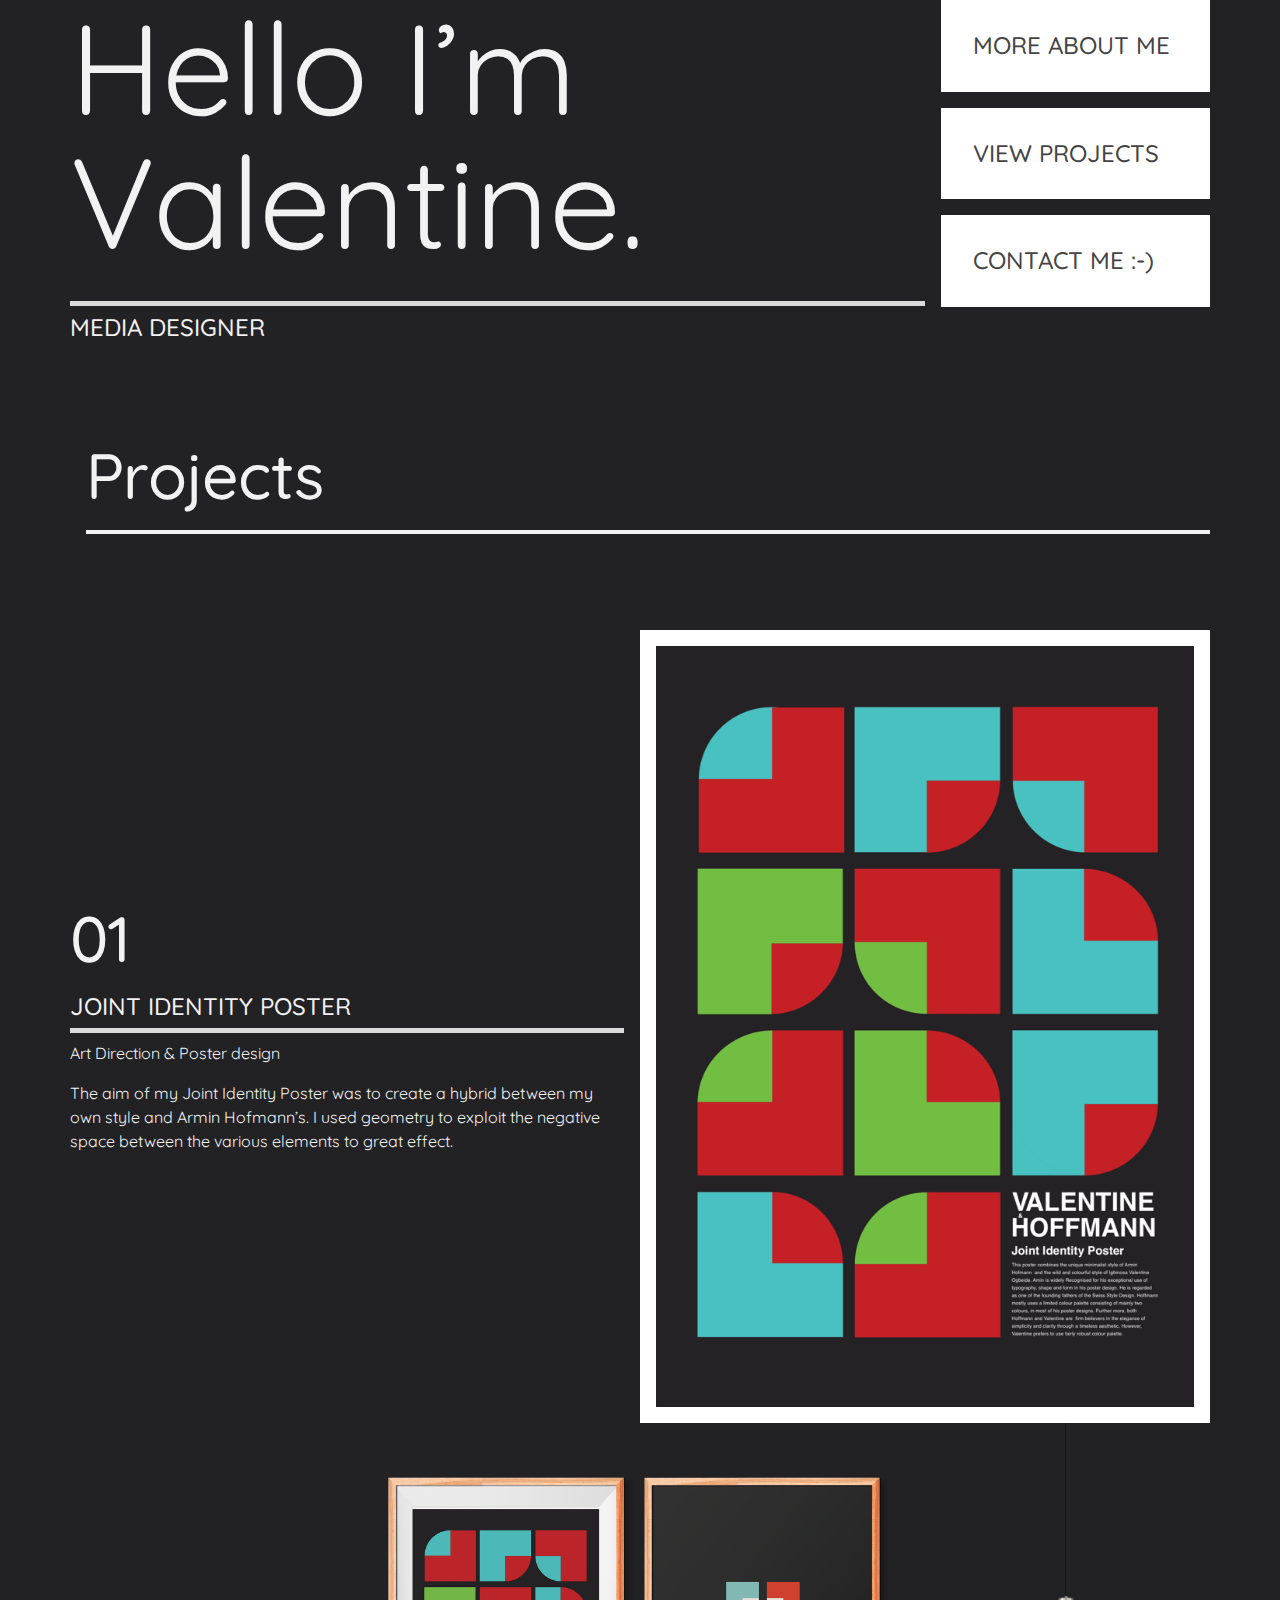
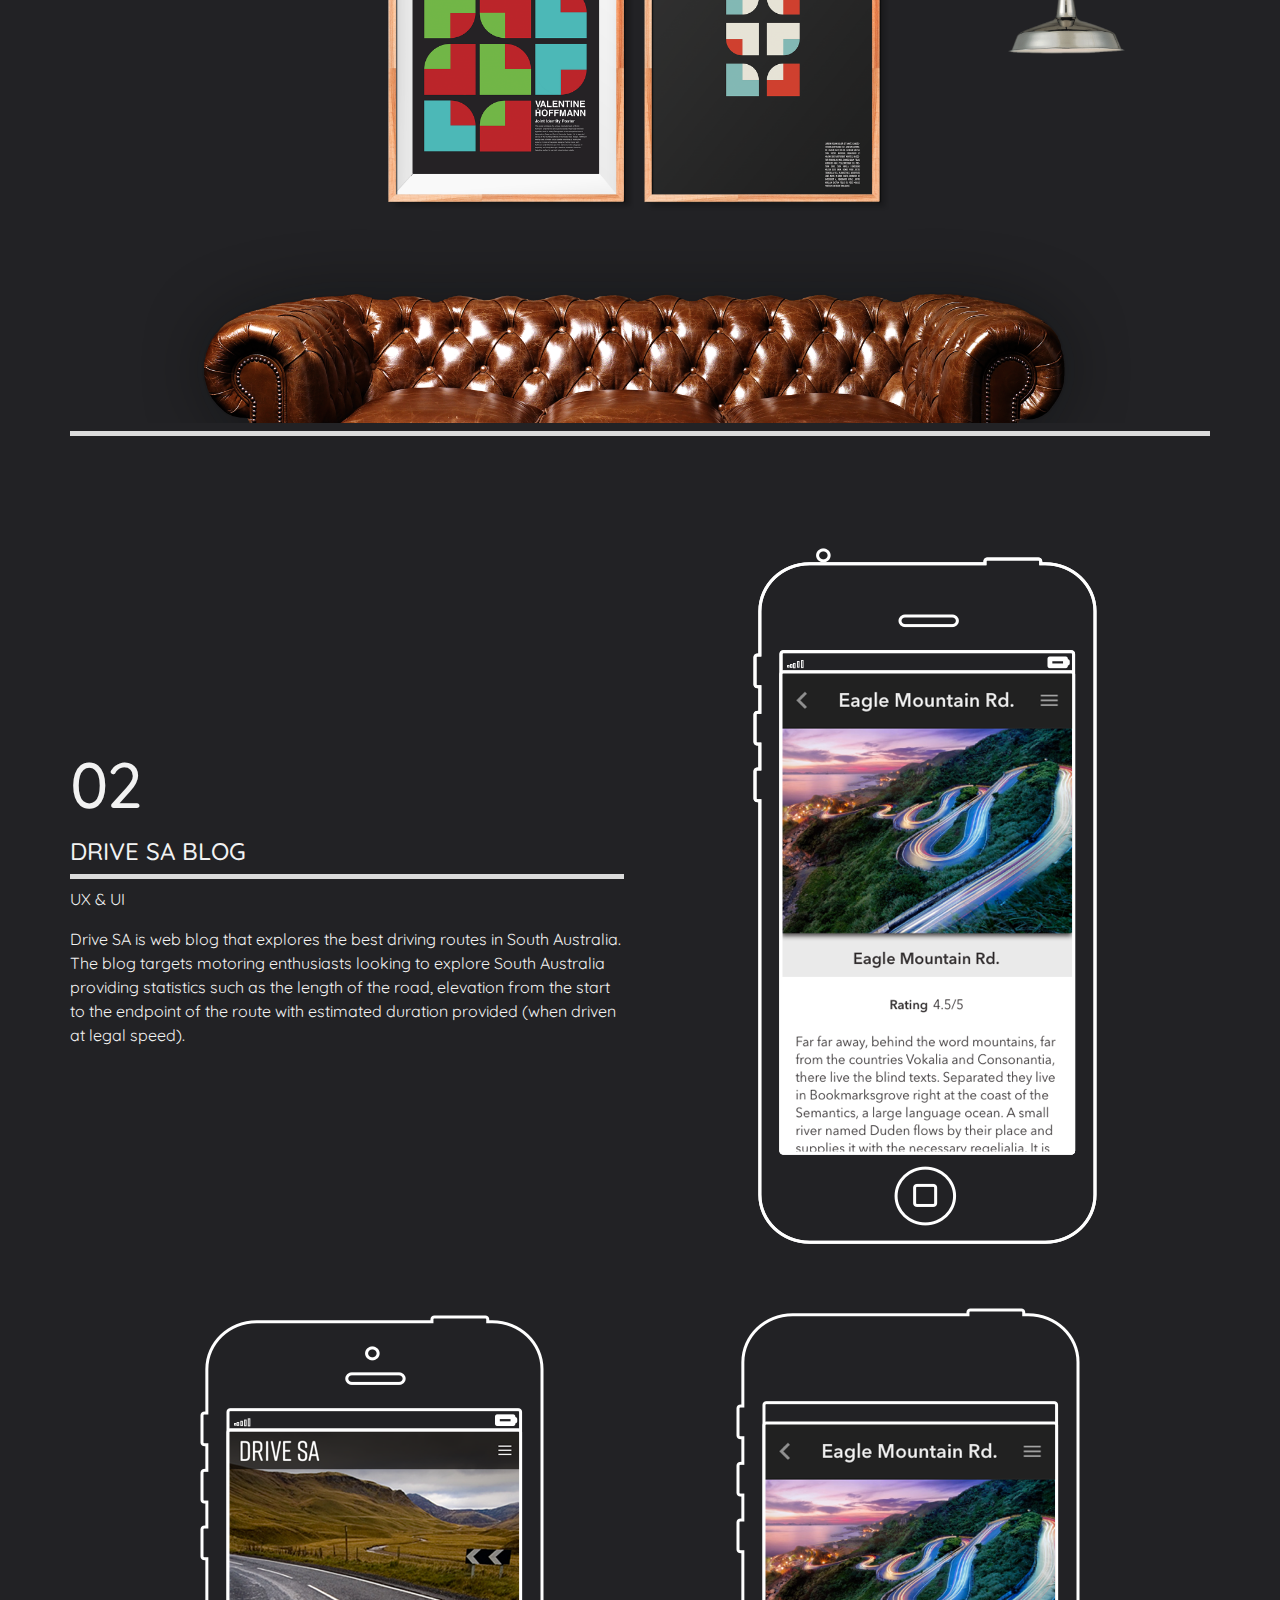
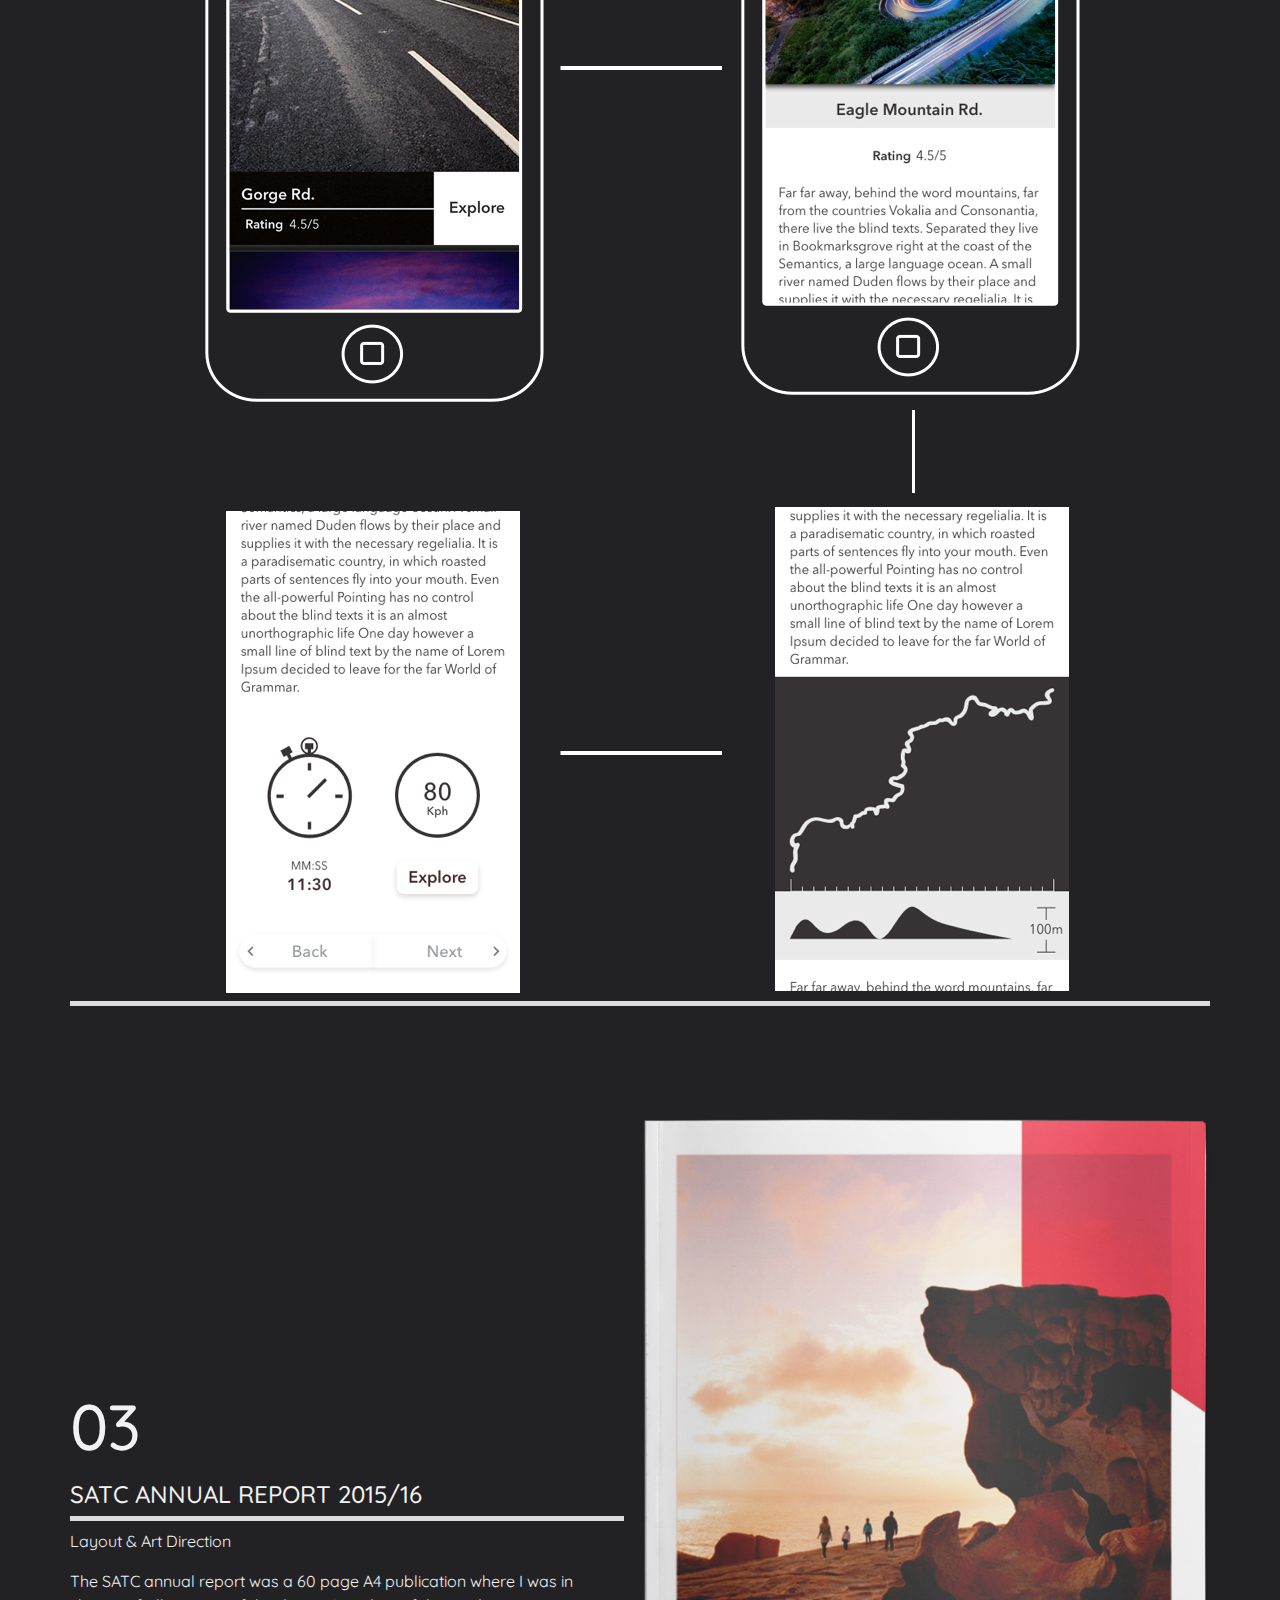
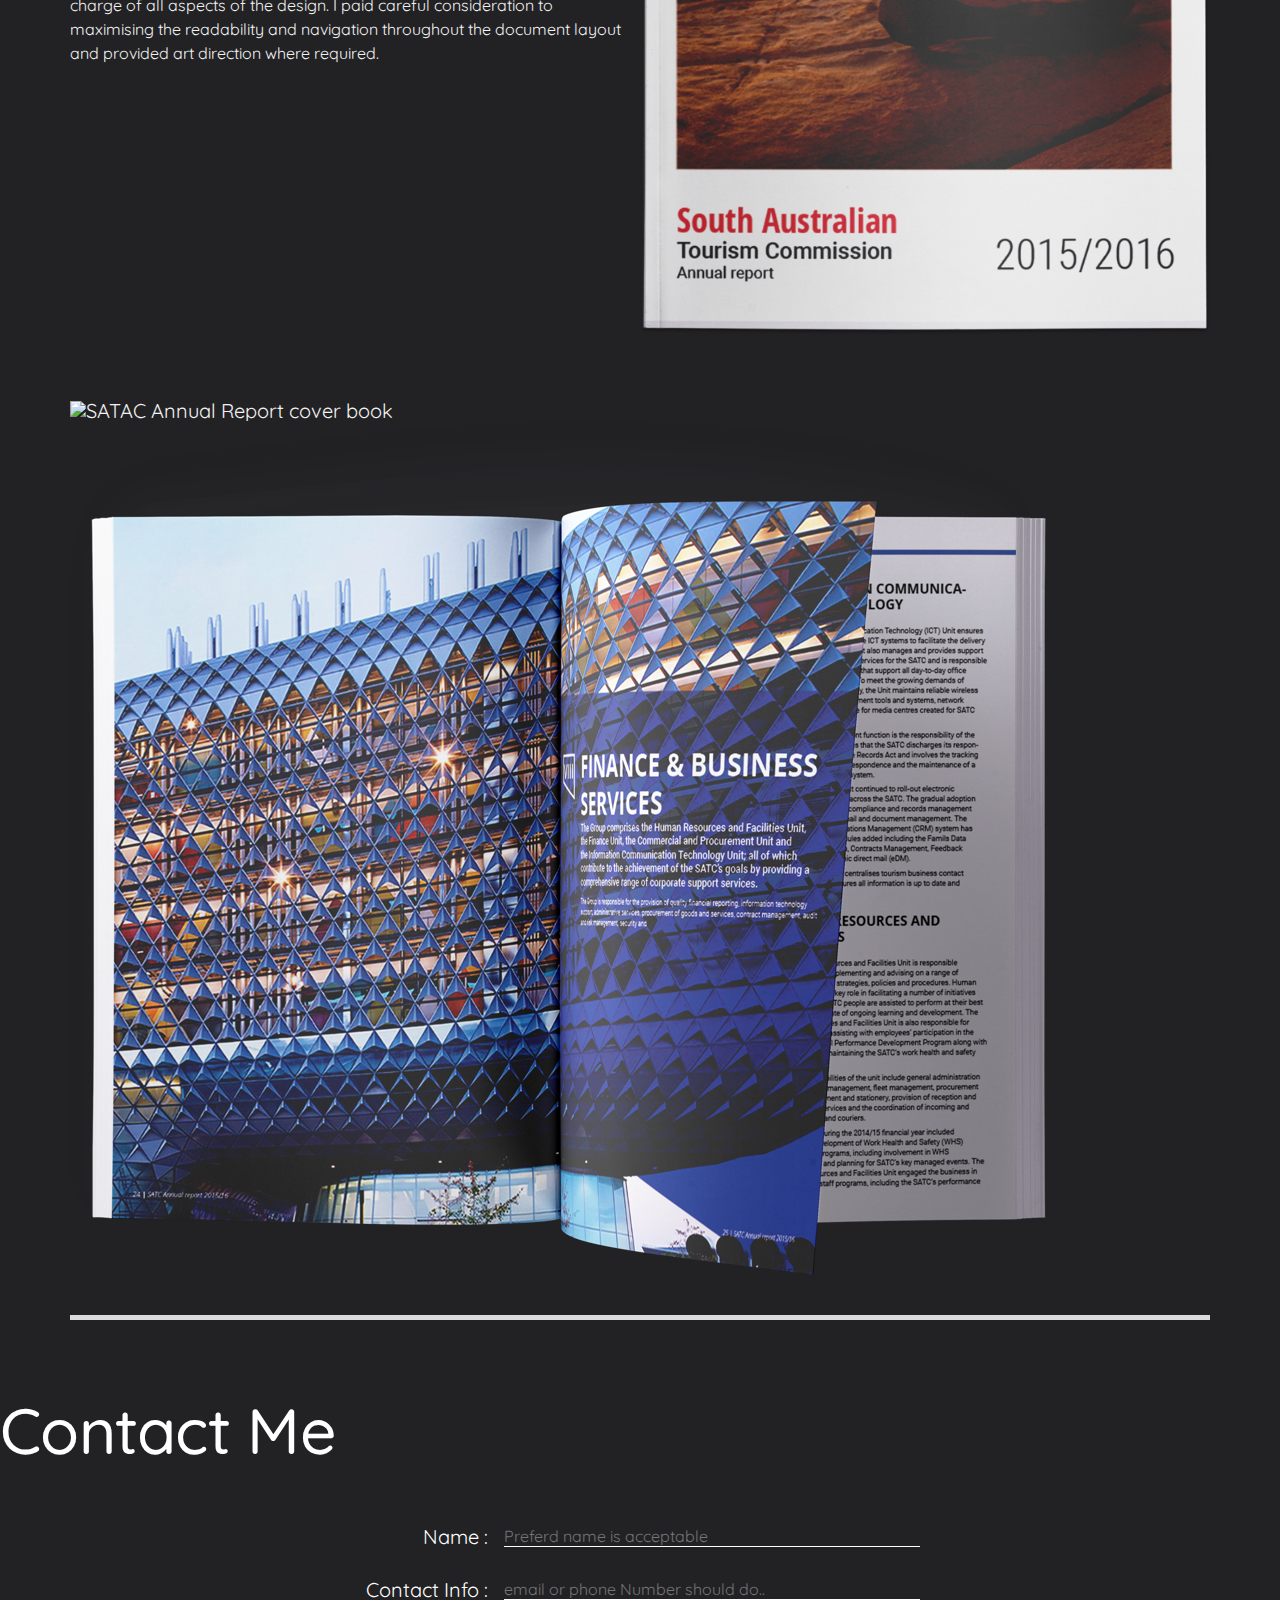
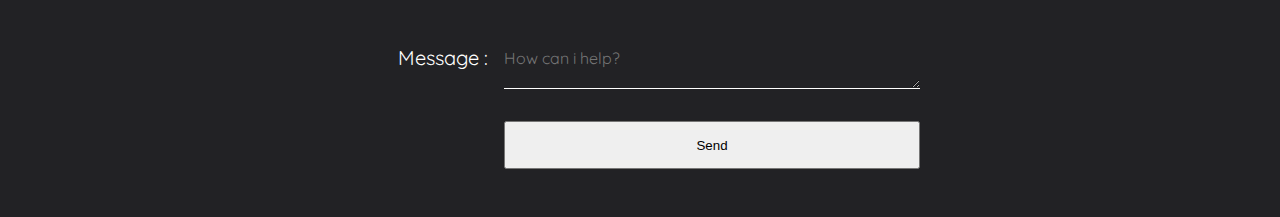
==== commit 0f3a2745: "new index.html" ====
--- a/index.html
+++ b/index.html
@@ -35,119 +35,180 @@
                 <hr>
                 <h4>Media Designer</h4>
               </div>
-              <div class="nav grid__column--2">
-                <a href="about-me.html">
-                  <hr class="grid__column--12">
-                  <h4> more about me</h4></a>
-                <a href="#projects-start">
-                  <hr class="grid__column--12">
-                  <h4>check out projects i've been involoed in</h4></a>
-              </div>
-            </div>
-            <div class="my-projects grid__column--4">
-
-            </div>
-          </div>
-          <div class="page-title" id="projects-start">
-            <h2>Projects</h2>
-          </div>
-          <div class="grid__column--12 projects double-space">
-            <!-- My work card start -->
-            <a href="#" class="grid__column--4">
-              <div class="project-card">
-                <div class="cover-art">
-                  <img src="assets/img/projects-img/adelaide-thunderbirds/hero.png"> </div>
-                <h2 class="single-space">
-                01
-              </h2>
-                <h4>ADELAIDE THUNDERBIRDS</h4>
-                <hr>
-                <p>UX, UI & development</p>
-              </div>
-            </a>
-            <!-- *********************************** -->
-            <!-- My work card start -->
-            <a href="#" class="grid__column--4">
-              <div class="project-card">
-                <div class="cover-art">
-                  <img src="assets/img/projects-img/adelaide-thunderbirds/hero.png"> </div>
-                <h2 class="single-space">
-                01
-              </h2>
-                <h4>ADELAIDE THUNDERBIRDS</h4>
-                <hr>
-                <p>UX, UI & development</p>
-              </div>
-            </a>
-            <!-- *********************************** -->
-            <!-- My work card start -->
-            <a href="#" class="grid__column--4">
-              <div class="project-card">
-                <div class="cover-art">
-                  <img src="assets/img/projects-img/adelaide-thunderbirds/hero.png"> </div>
-                <h2 class="single-space">
-                01
-              </h2>
-                <h4>ADELAIDE THUNDERBIRDS</h4>
-                <hr>
-                <p>UX, UI & development</p>
-              </div>
-            </a>
-            <!-- *********************************** -->
-            <!-- My work card start -->
-            <a href="#" class="grid__column--4">
-              <div class="project-card">
-                <div class="cover-art">
-                  <img src="assets/img/projects-img/adelaide-thunderbirds/hero.png"> </div>
-                <h2 class="single-space">
-                01
-              </h2>
-                <h4>ADELAIDE THUNDERBIRDS</h4>
-                <hr>
-                <p>UX, UI & development</p>
-              </div>
-            </a>
-            <!-- *********************************** -->
-            <!-- My work card start -->
-            <a href="#" class="grid__column--4">
-              <div class="project-card">
-                <div class="cover-art">
-                  <img src="assets/img/projects-img/adelaide-thunderbirds/hero.png"> </div>
-                <h2 class="single-space">
-                01
-              </h2>
-                <h4>ADELAIDE THUNDERBIRDS</h4>
-                <hr>
-                <p>UX, UI & development</p>
-              </div>
-            </a>
-            <!-- *********************************** -->
-            <!-- My work card start -->
-            <a href="#" class="grid__column--4">
-              <div class="project-card">
-                <div class="cover-art">
-                  <img src="assets/img/projects-img/adelaide-thunderbirds/hero.png"> </div>
-                <h2 class="single-space">
-                01
-              </h2>
-                <h4>ADELAIDE THUNDERBIRDS</h4>
-                <hr>
-                <p>UX, UI & development</p>
-              </div>
-            </a>
-            <!-- *********************************** -->
-          </div>
+              <div class="nav grid__column--3">
+                <div class="home-nav button-a">
+                  <a href="about-me.html">
+                    <!-- <hr class="grid__column--12"> -->
+                    <h4> More about me</h4></a>
+                </div>
+                <div class="home-nav button-a">
+                  <a href="#projects">
+                    <!-- <hr class="grid__column--12"> -->
+                    <h4>View projects</h4></a>
+                </div>
+                <div class="home-nav button-a">
+                  <a href="#contact-me">
+                    <!-- <hr class="grid__column--12"> -->
+                    <h4>Contact me :-)</h4></a>
+                </div>
+              </div>
+            </div>
+            <div class="page-title" id="projects projects-start">
+              <a href="#projects"><h2>Projects</h2></a>
+            </div>
+            <div class="grid__column--12 projects double-space">
+              <!--*** My work card start ***-->
+              <div class="project">
+                <div class="rational grid__column--12">
+                  <div class="project-header">
+                    <div class="project-head single-space">
+                      <h2 class="single-space">01</h2>
+                      <h4>Joint Identity Poster</h4>
+                      <hr>
+                      <p>Art Direction &amp; Poster design</p>
+                    </div>
+                    <div class="project-body">
+                      <p>
+                        The aim of my Joint Identity Poster was to create a hybrid between my own style and Armin Hofmann’s. I used geometry to exploit the negative space between the various elements to great effect.
+                      </p>
+                    </div>
+                  </div>
+                  <!--   Project-body--->
+                  <!--   hero-shot--->
+                  <div class="hero-card grid__column--6">
+                    <!--   project-shot--->
+                    <div class="project-shot">
+                      <img class="border" src="assets/img/projects-img/Jip/poster-1.png" alt="poster-1">
+                    </div>
+                    <!---End-project-shot   -->
+                  </div>
+                  <!---End-hero-shot   -->
+                </div>
+                <!---End-Project-body   -->
+
+                <!--   Mockup-shot--->
+                <div class="grid__column--12 special">
+                  <img src="assets/img/projects-img/Jip/mockup.png" alt="JIP mockup">
+                </div>
+                <!---End-Mockup-shot   -->
+                <!-- *********************************** -->
+                <!--*** My work card start ***-->
+                <div class="project">
+                  <hr class="tripple-space">
+                  <div class="rational grid__column--12">
+                    <div class="project-header">
+                      <div class="project-header-head single-space">
+                        <h2 class="single-space">02</h2>
+                        <h4>Drive SA Blog</h4>
+                        <hr>
+                        <p>UX &amp; UI</p>
+                      </div>
+                      <div class="project-body">
+                        <p>
+                          Drive SA is web blog that explores the best driving routes in South Australia. The blog targets motoring enthusiasts looking to explore South Australia providing statistics such as the length of the road, elevation from the start to the endpoint of the
+                          route with estimated duration provided (when driven at legal speed).
+                        </p>
+                      </div>
+                    </div>
+                    <!--   Project-body--->
+                    <!--   hero-shot--->
+                    <div class="hero-card grid__column--6">
+                      <!--   project-shot--->
+                      <div class="project-shot">
+                        <img src="assets/img/projects-img/drive-sa/blog-page.png" alt="poster-1">
+                      </div>
+                      <!---End-project-shot   -->
+                    </div>
+                    <!---End-hero-shot   -->
+                  </div>
+                  <!---End-Project-body   -->
+
+                  <!--   Mockup-shot--->
+                  <div class="grid__column--12">
+                    <img src="assets/img/projects-img/drive-sa/interaction.png" alt="drive SA blog post">
+
+                  </div>
+                  <!---End-Mockup-shot   -->
+                  <!-- *********************************** -->
+                  <!--*** My work card start ***-->
+                  <div class="project">
+                    <hr class="tripple-space">
+                    <div class="rational grid__column--12">
+                      <div class="project-header">
+                        <div class="project-header-head single-space">
+                          <h2 class="single-space">03</h2>
+                          <h4>SATC Annual Report 2015/16</h4>
+                          <hr>
+                          <p>Layout &amp; Art Direction</p>
+                        </div>
+                        <div class="project-body">
+                          <p>
+                            The SATC annual report was a 60 page A4 publication where I was in charge of all aspects of the design. I paid careful consideration to maximising the readability and navigation throughout the document layout and provided art direction where required.
+                          </p>
+                        </div>
+                      </div>
+                      <!--   Project-body--->
+                      <!--   hero-shot--->
+                      <div class="hero-card grid__column--6">
+                        <!--   project-shot--->
+                        <div class="project-shot">
+                          <img src="assets/img/projects-img/SATAC/Magazine-Mockup-Presentation.png">
+                        </div>
+                        <!---End-project-shot   -->
+                      </div>
+                      <!---End-hero-shot   -->
+                    </div>
+                    <!---End-Project-body   -->
+
+                    <!--   Mockup-shot--->
+                    <div class="grid__column--12">
+                      <div class="more">
+                        <img src="assets/img/projects-img/SATAC/cover-book.png" alt="SATAC Annual Report cover book">
+                        <img src="assets/img/projects-img/SATAC/Magazine-Mockup-s-vol9.png" alt="report spreed">
+                      </div>
+                    </div>
+                    <!---End-Mockup-shot   -->
+                    <!-- *********************************** -->
+
+                    <div class="my-projects grid__column--4">
+
+                    </div>
+                  </div>
+
+                </div>
+              </div>
+            </div>
+            <hr class="tripple-space">
+    </main>
+    <footer id="contact-me">
+      <h2>Contact Me</h2>
+      <div class="container--fluid">
+        <hr>
+        <div class="grid">
+          <form action="/action_page.php">
+            <div class="info single-space">
+              <div class="name">
+                <label for="name">Name :</label>
+                <input type="text" id="name" name="name" placeholder="Preferd name is acceptable">
+              </div>
+              <div class="contact-info">
+                <label for="contact">Contact Info :</label>
+                <input type="text" id="contact" name="Contact" placeholder="email or phone Number should do..">
+              </div>
+
+            </div>
+            <div class="message">
+              <label for="country">Message :</label>
+              <textarea id="Message" name="subject" placeholder="How can i help?"></textarea>
+            </div>
+            <input type="submit" value="Send">
+          </form>
         </div>
       </div>
-    </main>
+    </footer>
     <script>
       document.write('<script src="http://' + (location.host || 'localhost').split(':')[0] + ':35729/livereload.js?snipver=1"></' + 'script>')
     </script>
   </body>
 
 </html>
-t>')
-</script>
-</body>
-
-</html>
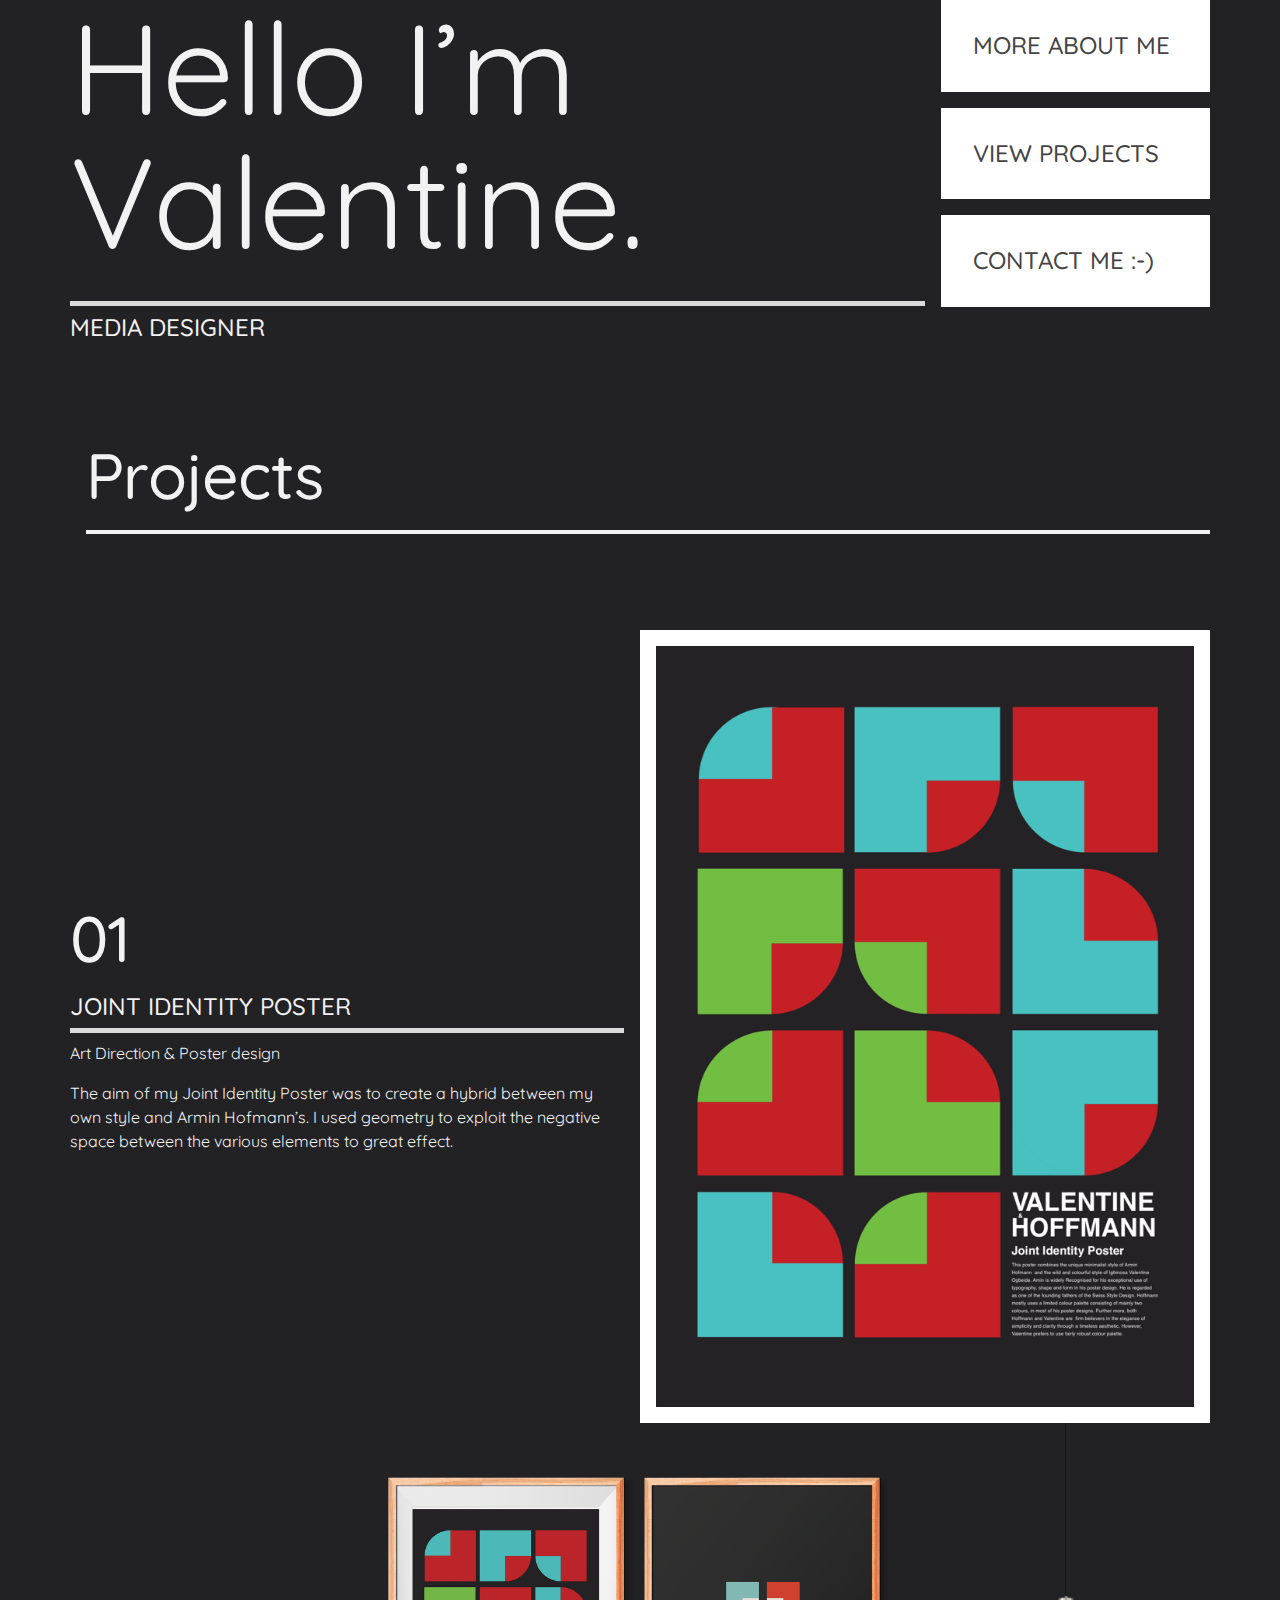
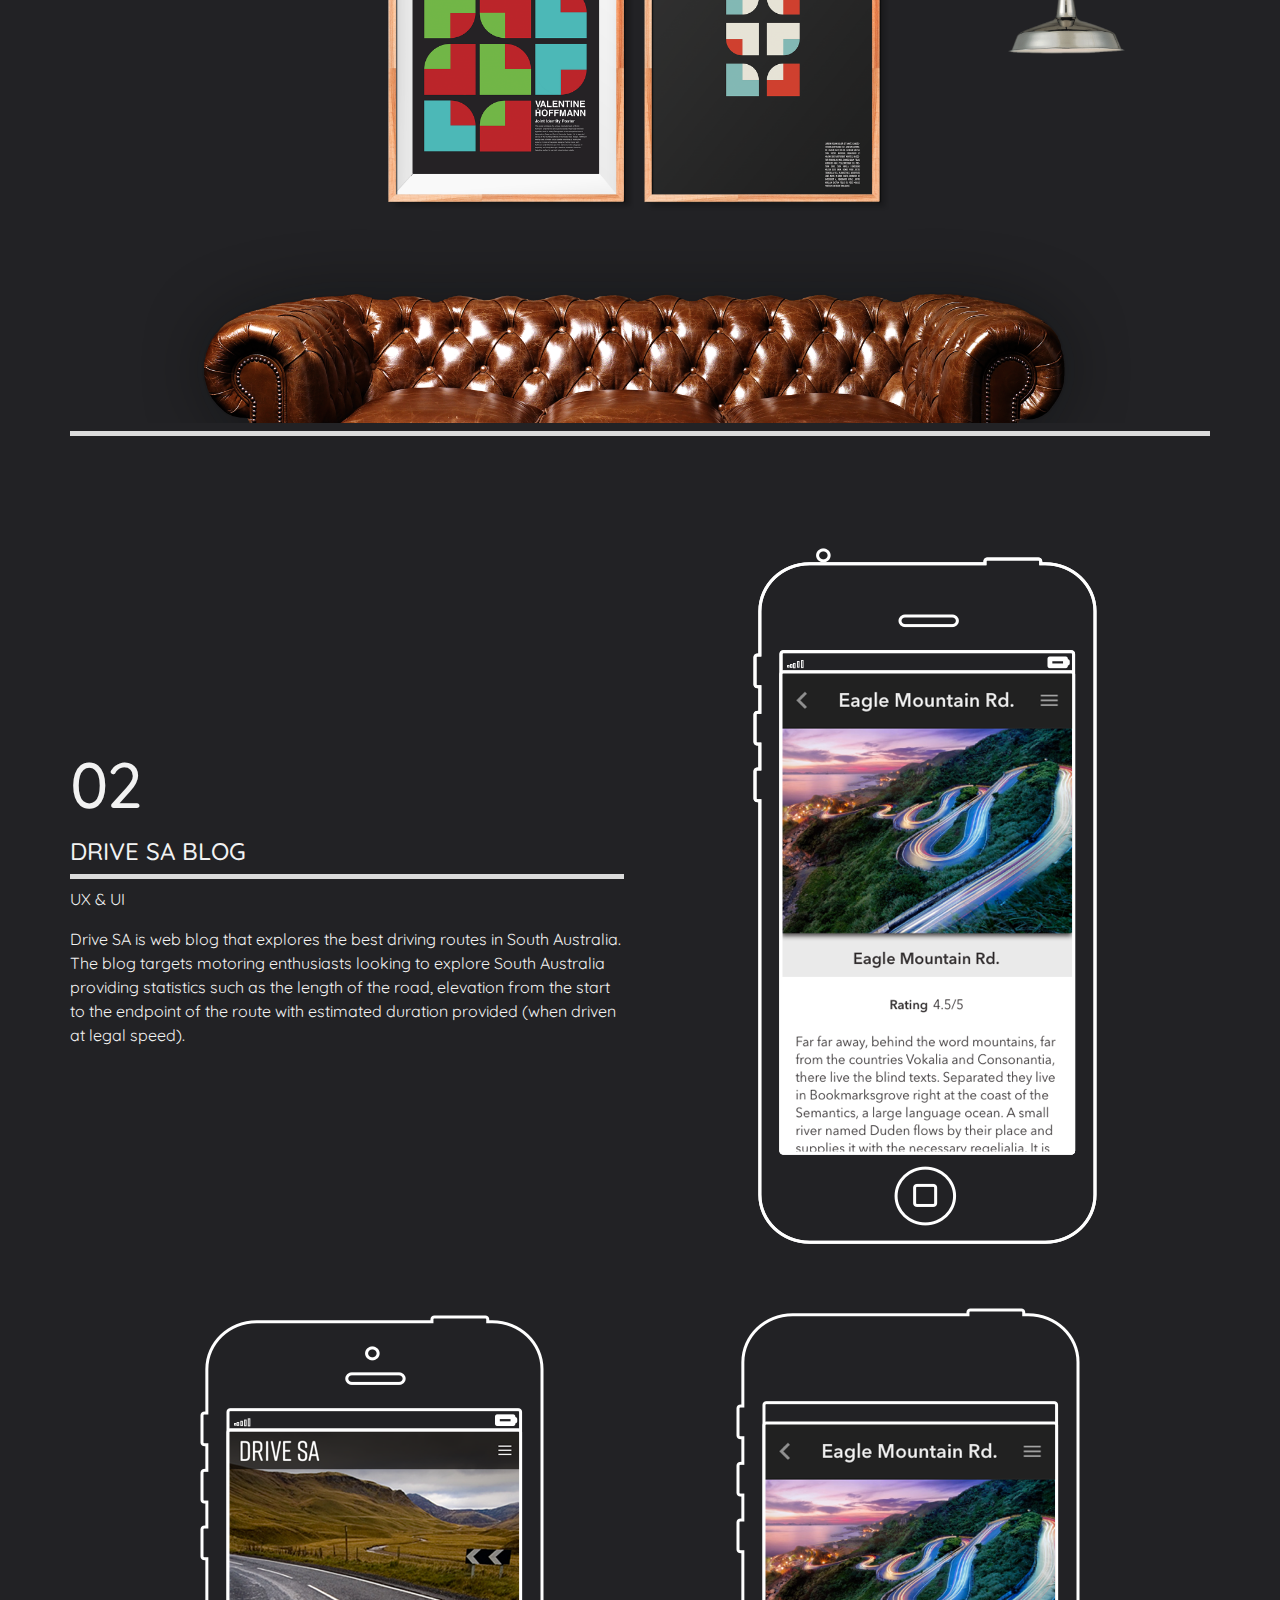
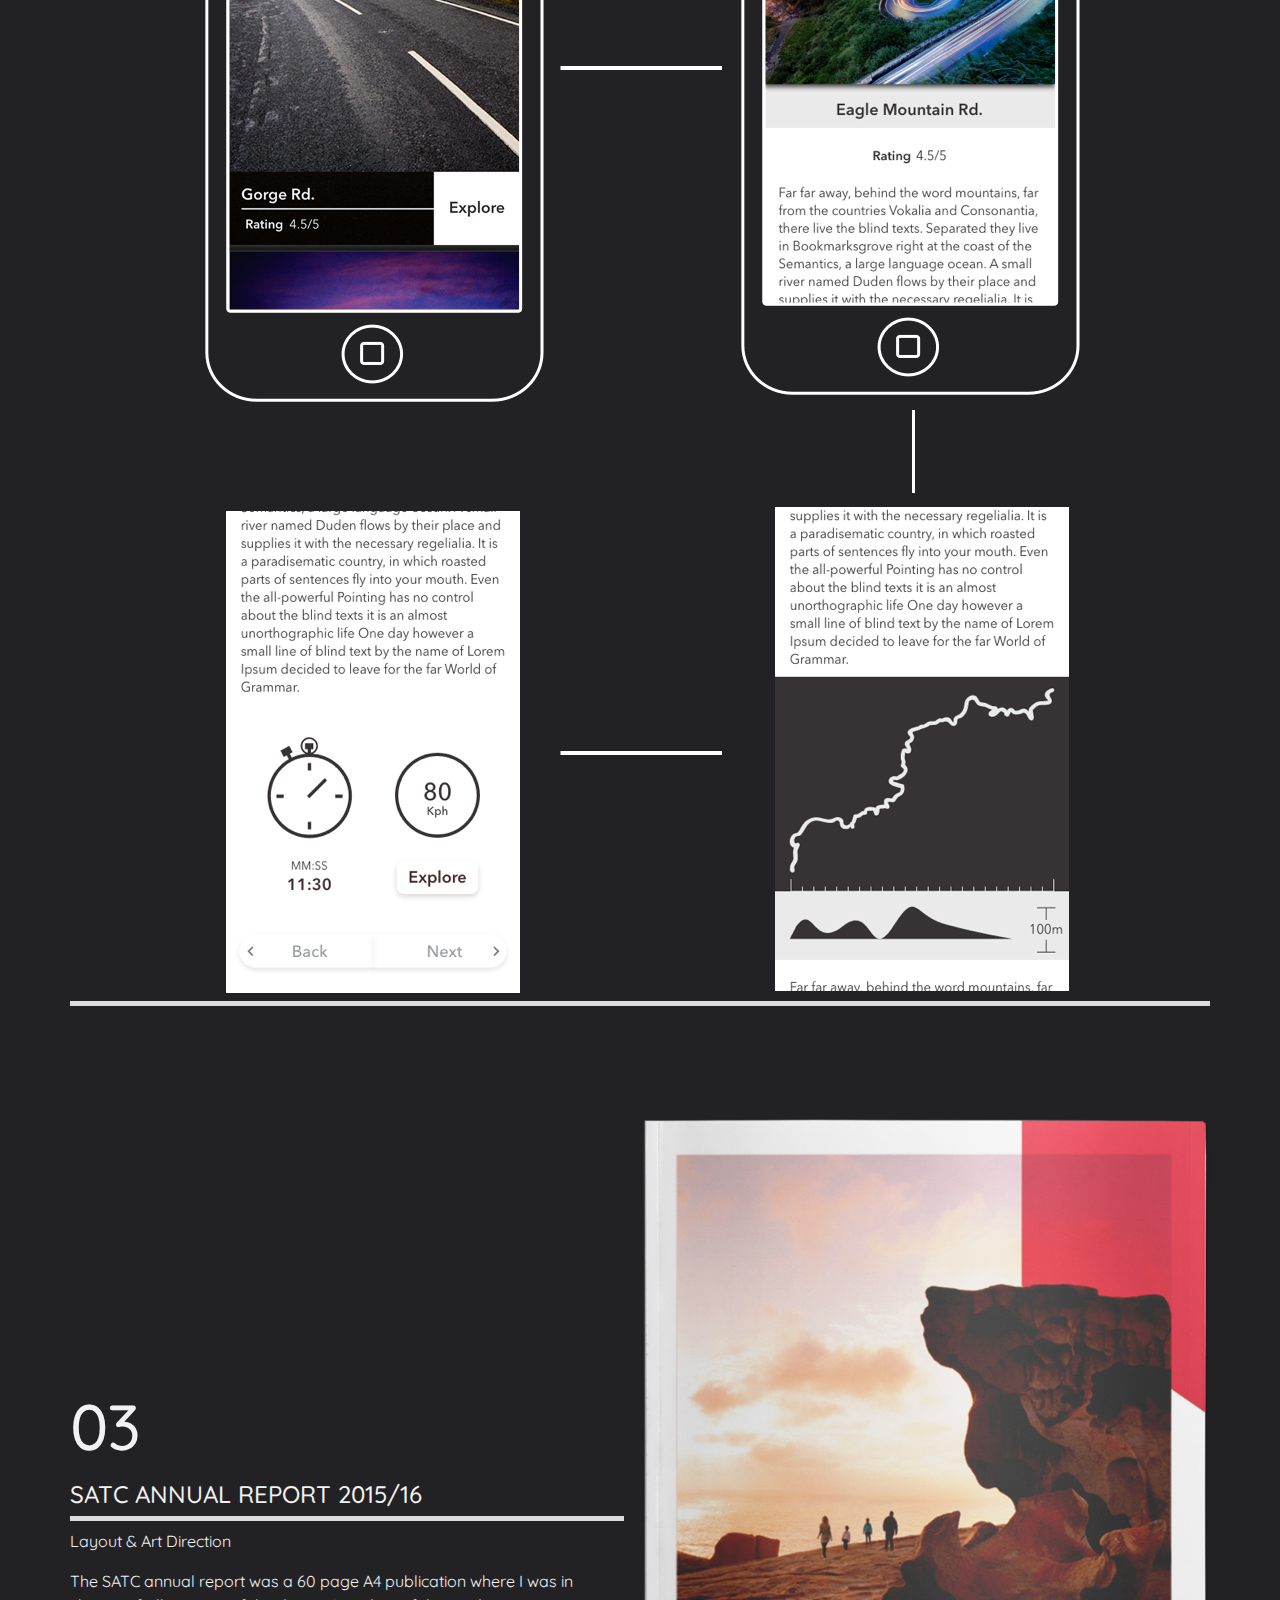
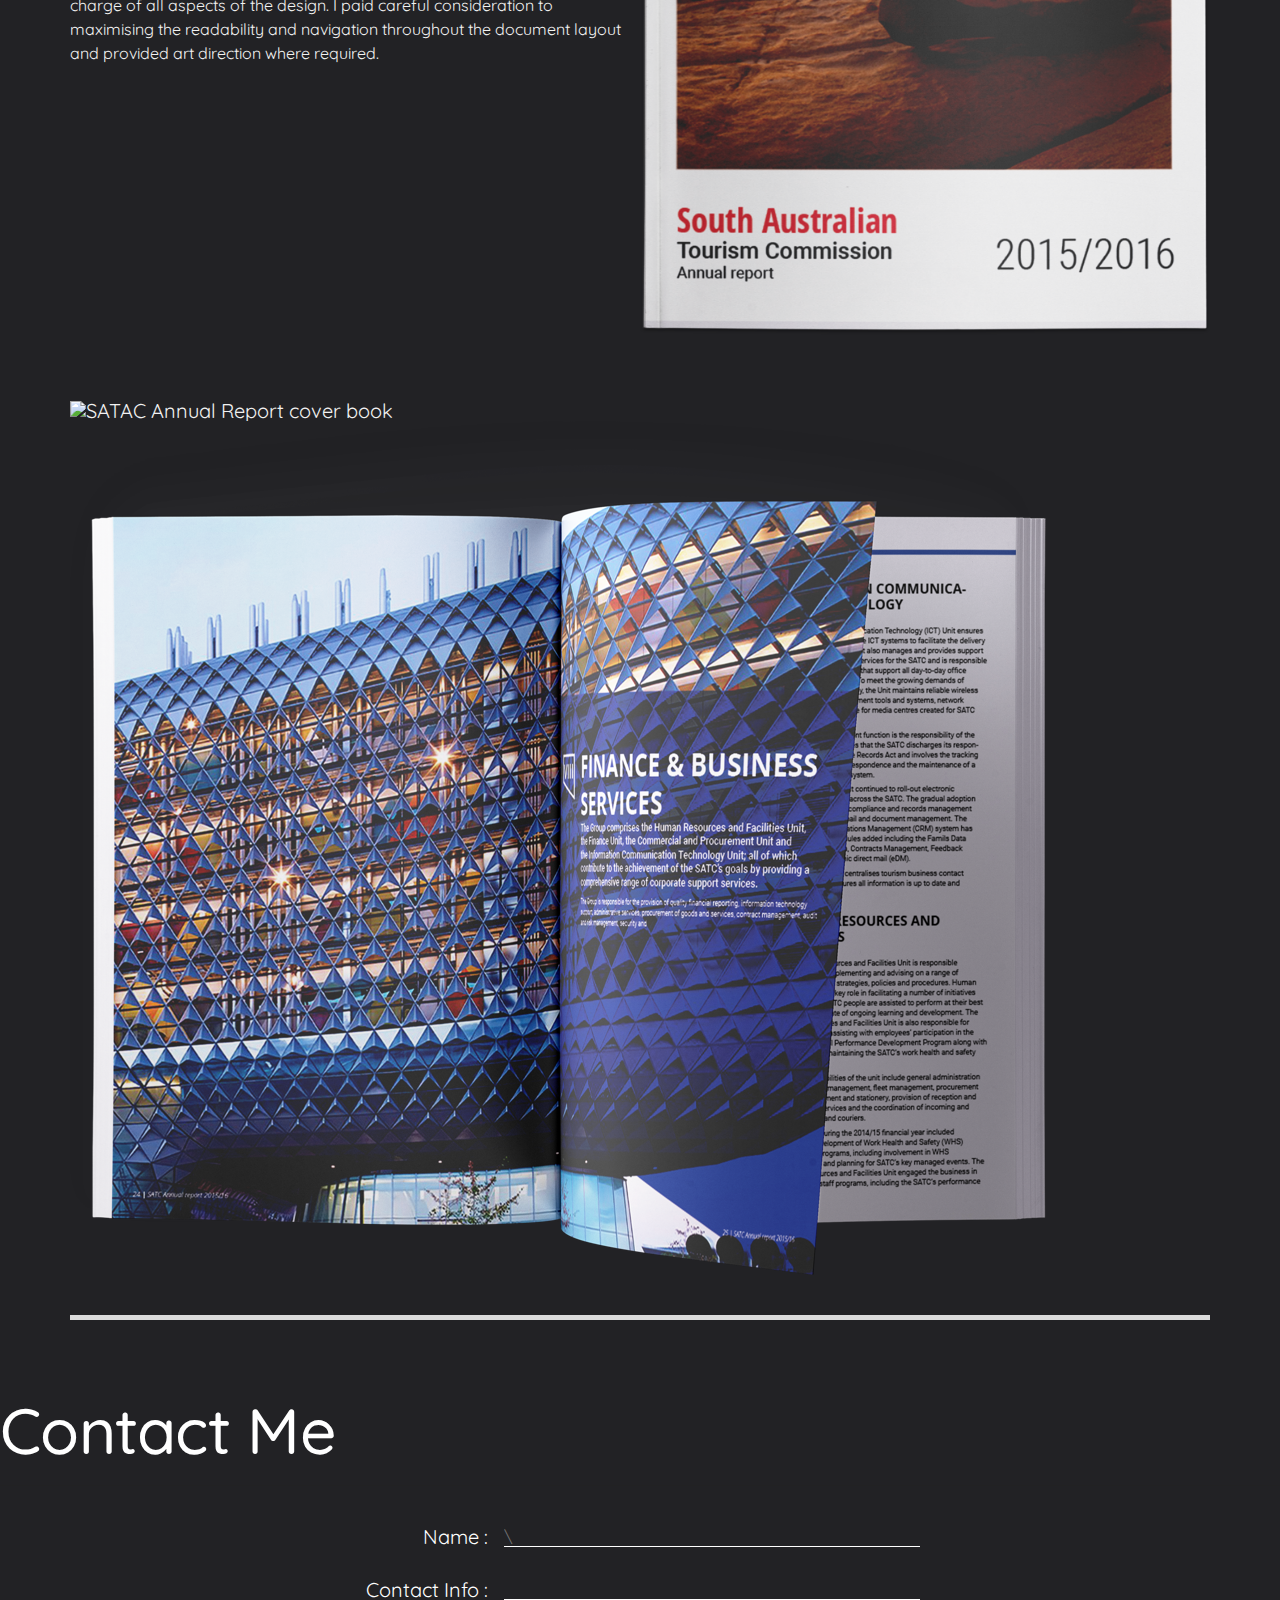
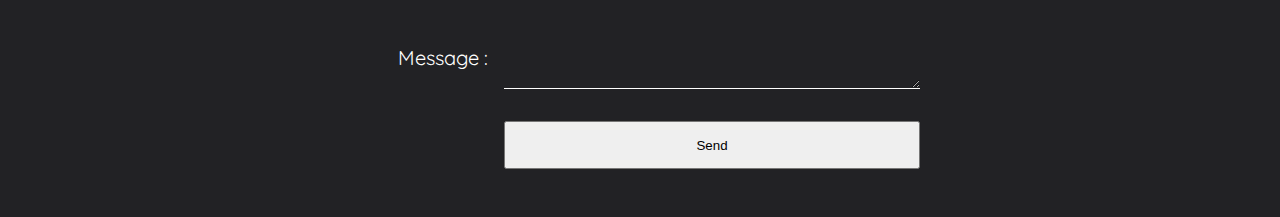
==== commit 3f1d4080: "removed place holder text for contact form" ====
--- a/index.html
+++ b/index.html
@@ -189,17 +189,17 @@
             <div class="info single-space">
               <div class="name">
                 <label for="name">Name :</label>
-                <input type="text" id="name" name="name" placeholder="Preferd name is acceptable">
+                <input type="text" id="name" name="name" placeholder="\">
               </div>
               <div class="contact-info">
                 <label for="contact">Contact Info :</label>
-                <input type="text" id="contact" name="Contact" placeholder="email or phone Number should do..">
+                <input type="text" id="contact" name="Contact" placeholder="">
               </div>
 
             </div>
             <div class="message">
               <label for="country">Message :</label>
-              <textarea id="Message" name="subject" placeholder="How can i help?"></textarea>
+              <textarea id="Message" name="subject" placeholder=""></textarea>
             </div>
             <input type="submit" value="Send">
           </form>
